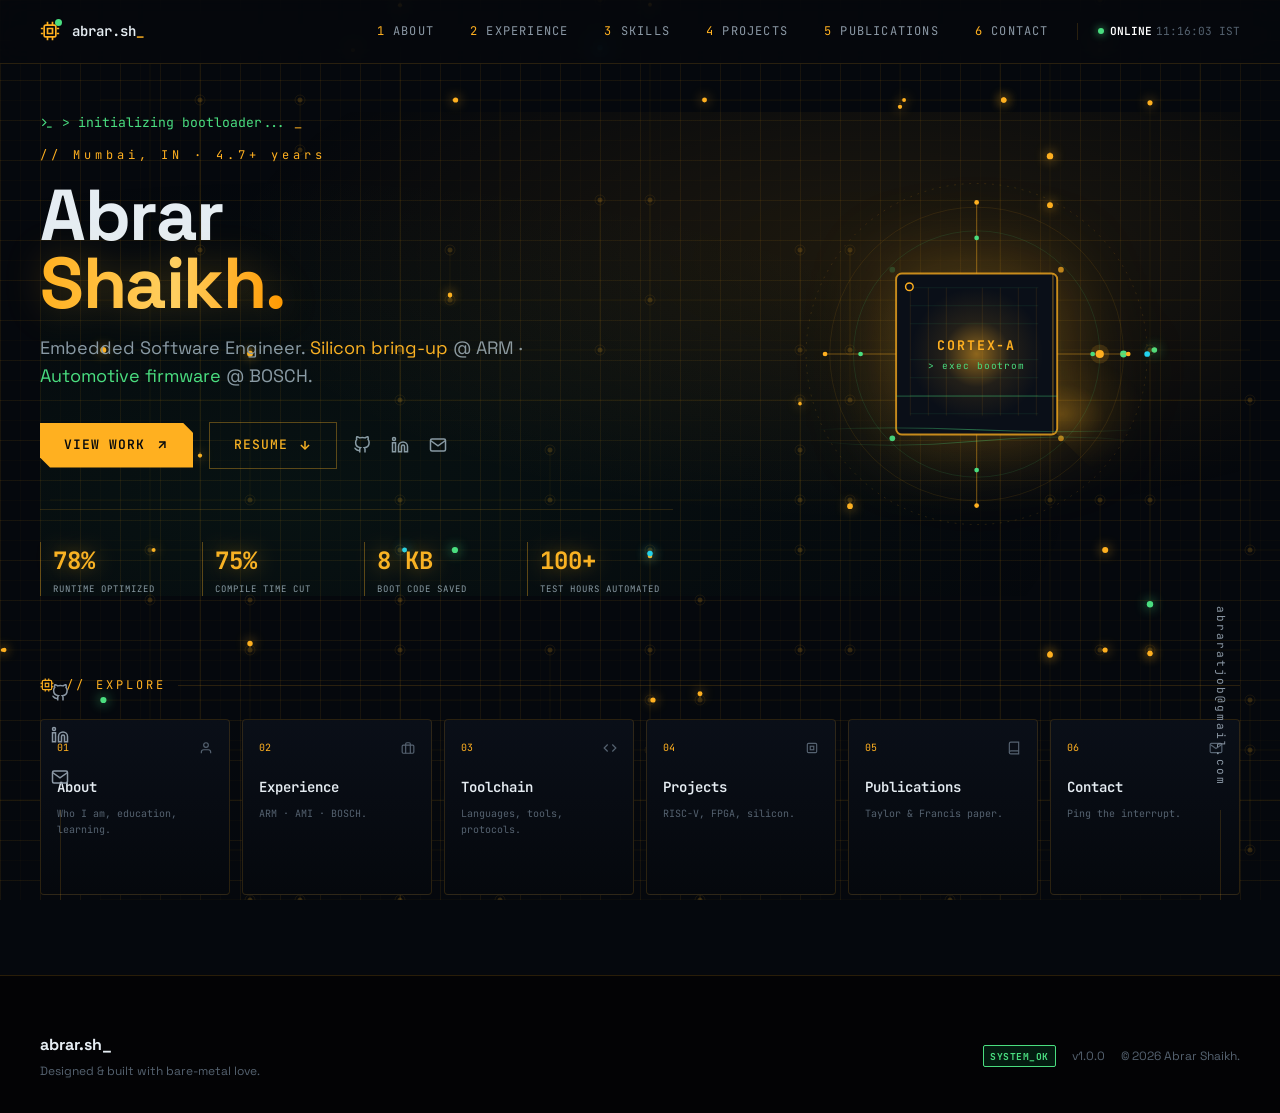
==== index.html @ f0fb4484 "Initial commit: Portfolio website for Abrar Shaikh - Semiconductor-themed dark portfolio with amber/" ====
<!DOCTYPE html>
<html lang="en">
<head>
    <meta charset="UTF-8">
    <meta name="viewport" content="width=device-width, initial-scale=1.0">
    <title>Abrar Shaikh | Embedded Software Engineer</title>
    <meta name="description" content="Personal portfolio of Abrar Shaikh, Senior Embedded Software Engineer specializing in silicon bring-up and automotive firmware.">
    <!-- Google Fonts -->
    <link rel="preconnect" href="https://fonts.googleapis.com">
    <link rel="preconnect" href="https://fonts.gstatic.com" crossorigin>
    <link href="https://fonts.googleapis.com/css2?family=JetBrains+Mono:wght@300;400;500;600;700&family=Space+Grotesk:wght@300;400;500;600;700&display=swap" rel="stylesheet">
    <link rel="stylesheet" href="styles.css">
</head>
<body class="dark-theme">
    <!-- Full-Screen Semiconductor Canvas Background -->
    <canvas id="background-canvas"></canvas>
    <div class="grid-overlay"></div>
    <div class="pcb-grid-fine"></div>

    <!-- Pinned Side Panels (GitHub / LinkedIn / Email) -->
    <div class="social-side-panel left">
        <a href="https://github.com/AbrarShaikh" target="_blank" rel="noopener noreferrer" title="GitHub">
            <svg viewBox="0 0 24 24" fill="none" stroke="currentColor" stroke-width="2"><path d="M9 19c-5 1.5-5-2.5-7-3m14 6v-3.87a3.37 3.37 0 0 0-.94-2.61c3.14-.35 6.44-1.54 6.44-7A5.44 5.44 0 0 0 20 4.77 5.07 5.07 0 0 0 19.91 1S18.73.65 16 2.48a13.38 13.38 0 0 0-7 0C6.27.65 5.09 1 5.09 1A5.07 5.07 0 0 0 5 4.77a5.44 5.44 0 0 0-1.5 3.78c0 5.42 3.3 6.61 6.44 7A3.37 3.37 0 0 0 9 18.13V22"></path></svg>
        </a>
        <a href="https://www.linkedin.com/in/abrar-shaikh-m/" target="_blank" rel="noopener noreferrer" title="LinkedIn">
            <svg viewBox="0 0 24 24" fill="none" stroke="currentColor" stroke-width="2"><path d="M16 8a6 6 0 0 1 6 6v7h-4v-7a2 2 0 0 0-2-2 2 2 0 0 0-2 2v7h-4v-7a6 6 0 0 1 6-6z"></path><rect x="2" y="9" width="4" height="12"></rect><circle cx="4" cy="4" r="2"></circle></svg>
        </a>
        <a href="mailto:abraratjob@gmail.com" title="Email">
            <svg viewBox="0 0 24 24" fill="none" stroke="currentColor" stroke-width="2"><path d="M4 4h16c1.1 0 2 .9 2 2v12c0 1.1-.9 2-2 2H4c-1.1 0-2-.9-2-2V6c0-1.1.9-2 2-2z"></path><polyline points="22,6 12,13 2,6"></polyline></svg>
        </a>
        <div class="vertical-line"></div>
    </div>
    <div class="social-side-panel right">
        <a href="mailto:abraratjob@gmail.com" class="vertical-text">abraratjob@gmail.com</a>
        <div class="vertical-line"></div>
    </div>

    <!-- Status Bar -->
    <div class="status-bar">
        <div class="status-left">
            <span class="pulse-led green"></span>
            <span>SYSTEM STATUS: RUNNING (CORE_VERIFY_OK)</span>
        </div>
        <div class="status-right">
        </div>
    </div>

    <!-- Sticky Navbar -->
    <header class="navbar">
        <div class="nav-container">
            <a href="index.html" class="nav-logo">
                <span class="logo-icon-wrap">
                    <svg class="logo-icon" width="20" height="20" viewBox="0 0 24 24" fill="none" stroke="currentColor" stroke-width="2" style="color: var(--accent-gold);">
                        <rect x="5" y="5" width="14" height="14" rx="2"></rect>
                        <path d="M9 9h6v6H9z"></path>
                        <path d="M9 1v4M15 1v4M9 19v4M15 19v4M20 9h3M20 15h3M1 9h3M1 15h3"></path>
                    </svg>
                </span>
                <span>abrar.sh<span class="underscore-blink">_</span></span>
            </a>
            
            <nav class="nav-links">
                <a href="about.html"><span class="nav-num">1</span> ABOUT</a>
                <a href="experience.html"><span class="nav-num">2</span> EXPERIENCE</a>
                <a href="skills.html"><span class="nav-num">3</span> SKILLS</a>
                <a href="projects.html"><span class="nav-num">4</span> PROJECTS</a>
                <a href="publications.html"><span class="nav-num">5</span> PUBLICATIONS</a>
                <a href="contact.html"><span class="nav-num">6</span> CONTACT</a>
                <div class="nav-status">
                    <span class="pulse-led green" style="width:6px; height:6px;"></span>
                    <span style="font-weight:600; color: #ffffff;">ONLINE</span>
                </div>
                <span class="nav-clock" id="nav-clock">00:00:00 IST</span>
            </nav>

            <button class="mobile-menu-toggle" id="mobile-toggle" aria-label="Toggle Menu">
                <span></span>
                <span></span>
                <span></span>
            </button>
        </div>
    </header>

    <!-- Mobile Navigation Drawer -->
    <div class="mobile-drawer" id="mobile-drawer">
        <nav class="mobile-nav-links">
            <a href="about.html"><span class="nav-num">1</span> ABOUT</a>
            <a href="experience.html"><span class="nav-num">2</span> EXPERIENCE</a>
            <a href="skills.html"><span class="nav-num">3</span> SKILLS</a>
            <a href="projects.html"><span class="nav-num">4</span> PROJECTS</a>
            <a href="publications.html"><span class="nav-num">5</span> PUBLICATIONS</a>
            <a href="contact.html"><span class="nav-num">6</span> CONTACT</a>
        </nav>
    </div>

    <!-- Main Container -->
    <main class="container">
        <!-- Hero Section -->
        <section class="hero-layout" style="position:relative;">
            <!-- Radial amber glow overlay -->
            <div class="hero-amber-glow"></div>

            <div class="hero-left">
                <!-- Boot loader terminal text with blink cursor -->
                <div class="boot-loader-line" id="boot-terminal-line">
                    <!-- Terminal icon SVG -->
                    <svg width="14" height="14" viewBox="0 0 24 24" fill="none" stroke="var(--accent-green)" stroke-width="2"><polyline points="4 17 10 11 4 5"></polyline><line x1="12" y1="19" x2="20" y2="19"></line></svg>
                    <span id="boot-text" style="color: var(--accent-green); font-family: var(--font-mono); font-size: 0.82rem;"></span><span class="blink" style="color:var(--accent-amber);">_</span>
                </div>
                <div class="location-tag" style="color: var(--accent-amber); letter-spacing: 4px;">// Mumbai, IN · 4.7+ years</div>
                
                <h1 class="profile-title-large">
                    Abrar<br>
                    <span class="gradient-text-amber">Shaikh.</span>
                </h1>
                
                <p class="profile-subtext">
                    Embedded Software Engineer. <span class="highlight-white">Silicon bring-up</span> @ ARM · <span class="highlight-green">Automotive firmware</span> @ BOSCH.
                </p>

                <div class="cta-group">
                    <a href="experience.html" class="btn-solid-gold">
                        VIEW WORK
                        <!-- Arrow ↗ SVG -->
                        <svg width="14" height="14" viewBox="0 0 24 24" fill="none" stroke="currentColor" stroke-width="2.5"><line x1="7" y1="17" x2="17" y2="7"></line><polyline points="7 7 17 7 17 17"></polyline></svg>
                    </a>
                    <a href="#" class="btn-outline-gold">
                        RESUME
                        <!-- Arrow ↴ SVG -->
                        <svg width="14" height="14" viewBox="0 0 24 24" fill="none" stroke="currentColor" stroke-width="2.5"><line x1="12" y1="5" x2="12" y2="19"></line><polyline points="19 12 12 19 5 12"></polyline></svg>
                    </a>
                    <div class="hero-socials">
                        <a href="https://github.com/AbrarShaikh" target="_blank" rel="noopener noreferrer" title="GitHub">
                            <svg viewBox="0 0 24 24" fill="none" stroke="currentColor" stroke-width="2"><path d="M9 19c-5 1.5-5-2.5-7-3m14 6v-3.87a3.37 3.37 0 0 0-.94-2.61c3.14-.35 6.44-1.54 6.44-7A5.44 5.44 0 0 0 20 4.77 5.07 5.07 0 0 0 19.91 1S18.73.65 16 2.48a13.38 13.38 0 0 0-7 0C6.27.65 5.09 1 5.09 1A5.07 5.07 0 0 0 5 4.77a5.44 5.44 0 0 0-1.5 3.78c0 5.42 3.3 6.61 6.44 7A3.37 3.37 0 0 0 9 18.13V22"></path></svg>
                        </a>
                        <a href="https://www.linkedin.com/in/abrar-shaikh-m/" target="_blank" rel="noopener noreferrer" title="LinkedIn">
                            <svg viewBox="0 0 24 24" fill="none" stroke="currentColor" stroke-width="2"><path d="M16 8a6 6 0 0 1 6 6v7h-4v-7a2 2 0 0 0-2-2 2 2 0 0 0-2 2v7h-4v-7a6 6 0 0 1 6-6z"></path><rect x="2" y="9" width="4" height="12"></rect><circle cx="4" cy="4" r="2"></circle></svg>
                        </a>
                        <a href="mailto:abraratjob@gmail.com" title="Email">
                            <svg viewBox="0 0 24 24" fill="none" stroke="currentColor" stroke-width="2"><path d="M4 4h16c1.1 0 2 .9 2 2v12c0 1.1-.9 2-2 2H4c-1.1 0-2-.9-2-2V6c0-1.1.9-2 2-2z"></path><polyline points="22,6 12,13 2,6"></polyline></svg>
                        </a>
                    </div>
                </div>

                <!-- Statistics Metrics row -->
                <div class="metrics-row">
                    <div class="metric-item">
                        <span class="metric-num">78%</span>
                        <span class="metric-label">Runtime Optimized</span>
                    </div>
                    <div class="metric-item">
                        <span class="metric-num">75%</span>
                        <span class="metric-label">Compile Time Cut</span>
                    </div>
                    <div class="metric-item">
                        <span class="metric-num">8 KB</span>
                        <span class="metric-label">Boot Code Saved</span>
                    </div>
                    <div class="metric-item">
                        <span class="metric-num">100+</span>
                        <span class="metric-label">Test Hours Automated</span>
                    </div>
                </div>
            </div>

            <!-- Semiconductor SVG Chip Visual (Orbiting packets, radar sweep, animated bus) -->
            <div class="hero-right" style="display: flex; flex-direction: column; align-items: center;" id="chip-container">
                <div class="live-logs-container" id="live-logs-box">
                    <!-- populated by app.js -->
                </div>

                <div class="chip-visualizer-container" id="chip-wrap-b" style="animation: floatChip 6s ease-in-out infinite;">
                    <svg
                        id="chip-svg-b"
                        viewBox="0 0 380 380"
                        width="380" height="380"
                        style="filter: drop-shadow(0 0 40px rgba(255,176,32,0.32)); display:block;"
                        xmlns="http://www.w3.org/2000/svg"
                    >
                        <defs>
                            <radialGradient id="dieGlow" cx="50%" cy="50%">
                                <stop offset="0%"   stop-color="#ffb020" stop-opacity="0.8"/>
                                <stop offset="50%"  stop-color="#ffb020" stop-opacity="0.15"/>
                                <stop offset="100%" stop-color="#ffb020" stop-opacity="0"/>
                            </radialGradient>
                            <linearGradient id="waveGrad" x1="0" x2="1">
                                <stop offset="0%"   stop-color="#4ade80" stop-opacity="0"/>
                                <stop offset="50%"  stop-color="#4ade80" stop-opacity="1"/>
                                <stop offset="100%" stop-color="#4ade80" stop-opacity="0"/>
                            </linearGradient>
                        </defs>

                        <!-- Outer radar sweep ring -->
                        <g style="transform-origin:190px 190px; animation: spin 8s linear infinite;">
                            <circle cx="190" cy="190" r="180" fill="none" stroke="rgba(255,176,32,0.15)" stroke-dasharray="2 6"/>
                            <path d="M 190 190 L 370 190 A 180 180 0 0 1 317 317 Z" fill="url(#dieGlow)" opacity="0.35"/>
                        </g>

                        <!-- Concentric static rings -->
                        <circle cx="190" cy="190" r="155" fill="none" stroke="rgba(255,176,32,0.10)"/>
                        <circle cx="190" cy="190" r="130" fill="none" stroke="rgba(74,222,128,0.12)"/>

                        <!-- Orbiting data packets (gold) -->
                        <g style="transform-origin:190px 190px; animation: spin 6s linear infinite;">
                            <circle cx="320" cy="190" r="4" fill="#ffb020"><animate attributeName="r" values="3;5;3" dur="1.2s" repeatCount="indefinite"/></circle>
                            <circle cx="320" cy="190" r="10" fill="#ffb020" opacity="0.15"/>
                        </g>
                        <!-- Orbiting (green) -->
                        <g style="transform-origin:190px 190px; animation: spin 8s linear infinite; animation-delay:-2.6s;">
                            <circle cx="345" cy="190" r="4" fill="#4ade80"><animate attributeName="r" values="3;5;3" dur="1.4s" repeatCount="indefinite"/></circle>
                        </g>
                        <!-- Orbiting (cyan) -->
                        <g style="transform-origin:190px 190px; animation: spin 10s linear infinite; animation-delay:-6.6s;">
                            <circle cx="370" cy="190" r="4" fill="#22d3ee"><animate attributeName="r" values="3;5;3" dur="1.6s" repeatCount="indefinite"/></circle>
                        </g>

                        <!-- Chip body -->
                        <rect x="105" y="105" width="170" height="170" fill="#0a0f18" stroke="#ffb020" stroke-width="2" rx="6">
                            <animate attributeName="stroke-opacity" values="0.6;1;0.6" dur="2s" repeatCount="indefinite"/>
                        </rect>

                        <!-- Radial die glow inside -->
                        <circle cx="190" cy="190" r="70" fill="url(#dieGlow)" opacity="0.6">
                            <animate attributeName="opacity" values="0.3;0.7;0.3" dur="3s" repeatCount="indefinite"/>
                        </circle>

                        <!-- Internal die grid lines (vertical) -->
                        <line x1="120" y1="120" x2="120" y2="255" stroke="rgba(255,176,32,0.15)" stroke-width="0.7"/>
                        <line x1="139" y1="120" x2="139" y2="255" stroke="rgba(255,176,32,0.15)" stroke-width="0.7"/>
                        <line x1="158" y1="120" x2="158" y2="255" stroke="rgba(255,176,32,0.15)" stroke-width="0.7"/>
                        <line x1="105" y1="105" x2="105" y2="275" stroke="rgba(255,176,32,0.55)" stroke-width="1.4" id="chip-vscan">
                            <animateTransform attributeName="transform" type="translate" values="0 0; 170 0; 0 0" dur="3.6s" repeatCount="indefinite" calcMode="spline" keyTimes="0; 0.5; 1" keySplines="0.4 0 0.6 1; 0.4 0 0.6 1"/>
                            <animate attributeName="stroke-opacity" values="0.1;0.8;0.1" dur="3.6s" repeatCount="indefinite"/>
                        </line>
                        <line x1="196" y1="120" x2="196" y2="255" stroke="rgba(255,176,32,0.15)" stroke-width="0.7"/>
                        <line x1="215" y1="120" x2="215" y2="255" stroke="rgba(255,176,32,0.15)" stroke-width="0.7"/>
                        <line x1="234" y1="120" x2="234" y2="255" stroke="rgba(255,176,32,0.15)" stroke-width="0.7"/>
                        <line x1="253" y1="120" x2="253" y2="255" stroke="rgba(255,176,32,0.15)" stroke-width="0.7"/>
                        <!-- Internal die grid lines (horizontal) -->
                        <line x1="120" y1="120" x2="255" y2="120" stroke="rgba(74,222,128,0.12)" stroke-width="0.7"/>
                        <line x1="120" y1="139" x2="255" y2="139" stroke="rgba(74,222,128,0.12)" stroke-width="0.7"/>
                        <line x1="120" y1="158" x2="255" y2="158" stroke="rgba(74,222,128,0.12)" stroke-width="0.7"/>
                        <line x1="105" y1="105" x2="275" y2="105" stroke="rgba(74,222,128,0.55)" stroke-width="1.4" id="chip-hscan">
                            <animateTransform attributeName="transform" type="translate" values="0 0; 0 170; 0 0" dur="4.8s" repeatCount="indefinite" calcMode="spline" keyTimes="0; 0.5; 1" keySplines="0.4 0 0.6 1; 0.4 0 0.6 1"/>
                            <animate attributeName="stroke-opacity" values="0.1;0.8;0.1" dur="4.8s" repeatCount="indefinite"/>
                        </line>
                        <line x1="120" y1="196" x2="255" y2="196" stroke="rgba(74,222,128,0.12)" stroke-width="0.7"/>
                        <line x1="120" y1="215" x2="255" y2="215" stroke="rgba(74,222,128,0.12)" stroke-width="0.7"/>
                        <line x1="120" y1="234" x2="255" y2="234" stroke="rgba(74,222,128,0.12)" stroke-width="0.7"/>
                        <line x1="120" y1="253" x2="255" y2="253" stroke="rgba(74,222,128,0.12)" stroke-width="0.7"/>

                        <!-- Corner notch -->
                        <circle cx="119" cy="119" r="4" fill="#0a0f18" stroke="#ffb020" stroke-width="1.5"/>

                        <!-- Chip label (glitching via JS) -->
                        <text x="190" y="186" text-anchor="middle" fill="#ffb020" font-family="JetBrains Mono, monospace" font-size="14" font-weight="700" letter-spacing="2" id="chip-label-b">CORTEX-A</text>
                        <text x="190" y="206" text-anchor="middle" fill="#4ade80" font-family="JetBrains Mono, monospace" font-size="10" letter-spacing="1" id="chip-sub-b">&gt; exec bootrom</text>

                        <!-- Corner LEDs -->
                        <circle cx="101" cy="101" r="3" fill="#4ade80"><animate attributeName="opacity" values="0.2;1;0.2" dur="0.8s" repeatCount="indefinite"/></circle>
                        <circle cx="279" cy="101" r="3" fill="#ffb020"><animate attributeName="opacity" values="0.2;1;0.2" dur="0.95s" repeatCount="indefinite"/></circle>
                        <circle cx="101" cy="279" r="3" fill="#4ade80"><animate attributeName="opacity" values="0.2;1;0.2" dur="1.1s" repeatCount="indefinite"/></circle>
                        <circle cx="279" cy="279" r="3" fill="#ffb020"><animate attributeName="opacity" values="0.2;1;0.2" dur="1.25s" repeatCount="indefinite"/></circle>

                        <!-- Data bus lines with flowing packets -->
                        <line x1="30" y1="190" x2="105" y2="190" stroke="#ffb020" stroke-width="1.2" opacity="0.4"/>
                        <circle r="2.5" fill="#ffb020"><animateMotion dur="1.6s" repeatCount="indefinite" path="M 30 190 L 105 190"/></circle>
                        <circle r="2.5" fill="#4ade80"><animateMotion dur="1.6s" begin="0.8s" repeatCount="indefinite" path="M 105 190 L 30 190"/></circle>

                        <line x1="350" y1="190" x2="275" y2="190" stroke="#ffb020" stroke-width="1.2" opacity="0.4"/>
                        <circle r="2.5" fill="#ffb020"><animateMotion dur="1.6s" repeatCount="indefinite" path="M 350 190 L 275 190"/></circle>
                        <circle r="2.5" fill="#4ade80"><animateMotion dur="1.6s" begin="0.8s" repeatCount="indefinite" path="M 275 190 L 350 190"/></circle>

                        <line x1="190" y1="30" x2="190" y2="105" stroke="#ffb020" stroke-width="1.2" opacity="0.4"/>
                        <circle r="2.5" fill="#ffb020"><animateMotion dur="1.6s" repeatCount="indefinite" path="M 190 30 L 190 105"/></circle>
                        <circle r="2.5" fill="#4ade80"><animateMotion dur="1.6s" begin="0.8s" repeatCount="indefinite" path="M 190 105 L 190 30"/></circle>

                        <line x1="190" y1="350" x2="190" y2="275" stroke="#ffb020" stroke-width="1.2" opacity="0.4"/>
                        <circle r="2.5" fill="#ffb020"><animateMotion dur="1.6s" repeatCount="indefinite" path="M 190 350 L 190 275"/></circle>
                        <circle r="2.5" fill="#4ade80"><animateMotion dur="1.6s" begin="0.8s" repeatCount="indefinite" path="M 190 275 L 190 350"/></circle>

                        <!-- Signal wave lines -->
                        <path fill="none" stroke="url(#waveGrad)" stroke-width="1" opacity="0.5">
                            <animate attributeName="d"
                                values="M 20 270 Q 95 250 190 270 T 360 270;M 20 270 Q 95 290 190 270 T 360 270;M 20 270 Q 95 250 190 270 T 360 270"
                                dur="2s" repeatCount="indefinite"/>
                        </path>
                        <path fill="none" stroke="url(#waveGrad)" stroke-width="1" opacity="0.35">
                            <animate attributeName="d"
                                values="M 20 282 Q 95 262 190 282 T 360 282;M 20 282 Q 95 302 190 282 T 360 282;M 20 282 Q 95 262 190 282 T 360 282"
                                dur="2.5s" repeatCount="indefinite"/>
                        </path>
                    </svg>
                </div>
            </div>
        </section>

        <!-- Bottom Explore Card Deck Section -->
        <section class="explore-section">
            <div class="explore-title-row">
                <!-- CPU icon -->
                <svg width="14" height="14" viewBox="0 0 24 24" fill="none" stroke="var(--accent-amber)" stroke-width="2"><rect x="4" y="4" width="16" height="16" rx="2"/><rect x="9" y="9" width="6" height="6"/><line x1="9" y1="1" x2="9" y2="4"/><line x1="15" y1="1" x2="15" y2="4"/><line x1="9" y1="20" x2="9" y2="23"/><line x1="15" y1="20" x2="15" y2="23"/><line x1="1" y1="9" x2="4" y2="9"/><line x1="1" y1="15" x2="4" y2="15"/><line x1="20" y1="9" x2="23" y2="9"/><line x1="20" y1="15" x2="23" y2="15"/></svg>
                <span>// EXPLORE</span>
                <span class="line-sep"></span>
            </div>
            <div class="explore-grid">
                <!-- About -->
                <a href="about.html" class="explore-card panel hover-trace">
                    <div style="display:flex;justify-content:space-between;align-items:center;margin-bottom:0.75rem;">
                        <span class="card-num">01</span>
                        <svg class="card-icon" width="14" height="14" viewBox="0 0 24 24" fill="none" stroke="var(--text-muted)" stroke-width="2"><path d="M20 21v-2a4 4 0 0 0-4-4H8a4 4 0 0 0-4 4v2"></path><circle cx="12" cy="7" r="4"></circle></svg>
                    </div>
                    <span class="card-title">About</span>
                    <span class="card-desc">Who I am, education, learning.</span>
                    <div class="card-enter-hint"><span>enter</span><svg width="11" height="11" viewBox="0 0 24 24" fill="none" stroke="currentColor" stroke-width="2"><line x1="7" y1="17" x2="17" y2="7"/><polyline points="7 7 17 7 17 17"/></svg></div>
                </a>

                <!-- Experience -->
                <a href="experience.html" class="explore-card panel hover-trace">
                    <div style="display:flex;justify-content:space-between;align-items:center;margin-bottom:0.75rem;">
                        <span class="card-num">02</span>
                        <svg class="card-icon" width="14" height="14" viewBox="0 0 24 24" fill="none" stroke="var(--text-muted)" stroke-width="2"><rect x="2" y="7" width="20" height="14" rx="2" ry="2"></rect><path d="M16 21V5a2 2 0 0 0-2-2h-4a2 2 0 0 0-2 2v16"></path></svg>
                    </div>
                    <span class="card-title">Experience</span>
                    <span class="card-desc">ARM · AMI · BOSCH.</span>
                    <div class="card-enter-hint"><span>enter</span><svg width="11" height="11" viewBox="0 0 24 24" fill="none" stroke="currentColor" stroke-width="2"><line x1="7" y1="17" x2="17" y2="7"/><polyline points="7 7 17 7 17 17"/></svg></div>
                </a>

                <!-- Skills -->
                <a href="skills.html" class="explore-card panel hover-trace">
                    <div style="display:flex;justify-content:space-between;align-items:center;margin-bottom:0.75rem;">
                        <span class="card-num">03</span>
                        <svg class="card-icon" width="14" height="14" viewBox="0 0 24 24" fill="none" stroke="var(--text-muted)" stroke-width="2"><polyline points="16 18 22 12 16 6"></polyline><polyline points="8 6 2 12 8 18"></polyline></svg>
                    </div>
                    <span class="card-title">Toolchain</span>
                    <span class="card-desc">Languages, tools, protocols.</span>
                    <div class="card-enter-hint"><span>enter</span><svg width="11" height="11" viewBox="0 0 24 24" fill="none" stroke="currentColor" stroke-width="2"><line x1="7" y1="17" x2="17" y2="7"/><polyline points="7 7 17 7 17 17"/></svg></div>
                </a>

                <!-- Projects -->
                <a href="projects.html" class="explore-card panel hover-trace">
                    <div style="display:flex;justify-content:space-between;align-items:center;margin-bottom:0.75rem;">
                        <span class="card-num">04</span>
                        <svg class="card-icon" width="14" height="14" viewBox="0 0 24 24" fill="none" stroke="var(--text-muted)" stroke-width="2"><rect x="4" y="4" width="16" height="16" rx="2" ry="2"></rect><rect x="9" y="9" width="6" height="6"></rect></svg>
                    </div>
                    <span class="card-title">Projects</span>
                    <span class="card-desc">RISC-V, FPGA, silicon.</span>
                    <div class="card-enter-hint"><span>enter</span><svg width="11" height="11" viewBox="0 0 24 24" fill="none" stroke="currentColor" stroke-width="2"><line x1="7" y1="17" x2="17" y2="7"/><polyline points="7 7 17 7 17 17"/></svg></div>
                </a>

                <!-- Publications -->
                <a href="publications.html" class="explore-card panel hover-trace">
                    <div style="display:flex;justify-content:space-between;align-items:center;margin-bottom:0.75rem;">
                        <span class="card-num">05</span>
                        <svg class="card-icon" width="14" height="14" viewBox="0 0 24 24" fill="none" stroke="var(--text-muted)" stroke-width="2"><path d="M4 19.5A2.5 2.5 0 0 1 6.5 17H20"></path><path d="M6.5 2H20v20H6.5A2.5 2.5 0 0 1 4 19.5v-15A2.5 2.5 0 0 1 6.5 2z"></path></svg>
                    </div>
                    <span class="card-title">Publications</span>
                    <span class="card-desc">Taylor &amp; Francis paper.</span>
                    <div class="card-enter-hint"><span>enter</span><svg width="11" height="11" viewBox="0 0 24 24" fill="none" stroke="currentColor" stroke-width="2"><line x1="7" y1="17" x2="17" y2="7"/><polyline points="7 7 17 7 17 17"/></svg></div>
                </a>

                <!-- Contact -->
                <a href="contact.html" class="explore-card panel hover-trace">
                    <div style="display:flex;justify-content:space-between;align-items:center;margin-bottom:0.75rem;">
                        <span class="card-num">06</span>
                        <svg class="card-icon" width="14" height="14" viewBox="0 0 24 24" fill="none" stroke="var(--text-muted)" stroke-width="2"><path d="M4 4h16c1.1 0 2 .9 2 2v12c0 1.1-.9 2-2 2H4c-1.1 0-2-.9-2-2V6c0-1.1.9-2 2-2z"></path><polyline points="22,6 12,13 2,6"></polyline></svg>
                    </div>
                    <span class="card-title">Contact</span>
                    <span class="card-desc">Ping the interrupt.</span>
                    <div class="card-enter-hint"><span>enter</span><svg width="11" height="11" viewBox="0 0 24 24" fill="none" stroke="currentColor" stroke-width="2"><line x1="7" y1="17" x2="17" y2="7"/><polyline points="7 7 17 7 17 17"/></svg></div>
                </a>
            </div>
        </section>
    </main>

    <!-- Footer -->
    <footer class="site-footer">
        <div class="container footer-container">
            <div>
                <span class="footer-logo">abrar.sh_</span>
                <p style="margin-top: 0.25rem;">Designed & built with bare-metal love.</p>
            </div>
            <div class="footer-status-group">
                <span class="footer-status-badge">SYSTEM_OK</span>
                <span>v1.0.0</span>
                <p>&copy; 2026 Abrar Shaikh.</p>
            </div>
        </div>
    </footer>

    <!-- Scripts -->
    <script src="app.js"></script>
</body>
</html>
---- styles.css ----
/* Abrar Shaikh - Exact replica theme stylesheet */

:root {
    /* ── Core Backgrounds ── */
    --bg-primary: #05080d;
    --bg-secondary: #0a0f18;
    --bg-tertiary: #0f1826;
    --bg-panel: linear-gradient(180deg, var(--bg-secondary) 0%, var(--bg-primary) 100%);
    --bg-card: rgba(10, 15, 24, 0.82);
    --bg-card-hover: rgba(15, 24, 38, 0.95);
    --grid-line: rgba(255, 176, 32, 0.06);

    /* ── Border System ── */
    --border-color: rgba(255, 176, 32, 0.15);
    --border-color-hover: rgba(255, 176, 32, 0.35);
    --border-line: rgba(255, 176, 32, 0.15);
    --border-line-strong: rgba(255, 176, 32, 0.35);

    /* ── Text ── */
    --text-primary: #e6edf3;
    --text-secondary: #8b98a5;
    --text-muted: #556270;
    --text-muted-dim: #394552;

    /* ── Accent: Amber / Gold (primary) ── */
    --accent-amber: #ffb020;          /* reference alias */
    --accent-gold: #ffb020;           /* legacy alias (same value) */
    --accent-gold-glow: rgba(255, 176, 32, 0.30);
    --accent-amber-glow: rgba(255, 176, 32, 0.30);

    /* ── Accent: Green (secondary) ── */
    --accent-green: #4ade80;          /* reference uses tailwind green-400 */
    --accent-green-glow: rgba(74, 222, 128, 0.25);
    --accent-cyan: #22d3ee;
    --accent-red: #ff3b30;

    /* ── Fonts ── */
    --font-heading: 'Space Grotesk', -apple-system, BlinkMacSystemFont, sans-serif;
    --font-body: 'Space Grotesk', -apple-system, BlinkMacSystemFont, sans-serif;
    --font-mono: 'JetBrains Mono', monospace;

    /* ── Layout ── */
    --nav-height: 70px;
    --status-height: 32px;
    --transition-speed: 0.2s;
}

/* Global Reset */
*, *::before, *::after {
    box-sizing: border-box;
    margin: 0;
    padding: 0;
}

html {
    scroll-behavior: smooth;
    font-size: 16px;
    -webkit-text-size-adjust: 100%;
}

body {
    background-color: var(--bg-primary);
    color: var(--text-primary);
    font-family: var(--font-body);
    line-height: 1.6;
    overflow-x: hidden;
    min-height: 100vh;
    -webkit-font-smoothing: antialiased;
    -moz-osx-font-smoothing: grayscale;
}

/* Match the target's reset: links inherit typography without browser underlines. */
a {
    color: inherit;
    text-decoration: inherit;
}

/* Background Canvas */
#background-canvas {
    position: fixed;
    top: 0;
    left: 0;
    width: 100vw;
    height: 100vh;
    z-index: -2;
    pointer-events: none;
    background-color: var(--bg-primary);
}

/* PCB dual-layer grid (matches reference) */
.grid-overlay,
.pcb-grid {
    position: fixed;
    top: 0;
    left: 0;
    width: 100%;
    height: 100%;
    background-image:
        linear-gradient(to right, var(--grid-line) 1px, transparent 1px),
        linear-gradient(to bottom, var(--grid-line) 1px, transparent 1px);
    background-size: 40px 40px;
    z-index: -1;
    pointer-events: none;
}

.pcb-grid-fine {
    position: fixed;
    top: 0;
    left: 0;
    width: 100%;
    height: 100%;
    background-image:
        linear-gradient(to right,  rgba(255, 176, 32, 0.022) 1px, transparent 1px),
        linear-gradient(to bottom, rgba(255, 176, 32, 0.022) 1px, transparent 1px);
    background-size: 20px 20px;
    z-index: -1;
    pointer-events: none;
}

/* Container */
.container {
    width: 100%;
    max-width: 1280px;
    margin: 0 auto;
    padding: 0 1.5rem;
    position: relative;
    z-index: 10;
}

@media (min-width: 1024px) {
    .container {
        padding-left: 2.5rem;
        padding-right: 2.5rem;
    }
}

.section-padding {
    padding: 4rem 0;
}

/* Header Status Bar */
.status-bar {
    display: none;
    height: var(--status-height);
    background-color: #030305;
    border-bottom: 1px solid var(--border-color);
    justify-content: space-between;
    align-items: center;
    padding: 0 1.5rem;
    font-family: var(--font-mono);
    font-size: 0.65rem;
    color: var(--text-secondary);
    position: relative;
    z-index: 1000;
}

.status-left, .status-right {
    display: flex;
    align-items: center;
    gap: 0.5rem;
}

.pulse-led {
    width: 7px;
    height: 7px;
    border-radius: 50%;
    display: inline-block;
}

.pulse-led.green {
    background-color: var(--accent-green);
    box-shadow: 0 0 8px var(--accent-green);
    animation: led-pulse 2s infinite ease-in-out;
}

@keyframes led-pulse {
    0%, 100% { opacity: 0.5; }
    50% { opacity: 1; }
}

/* Navbar */
.navbar {
    position: sticky;
    top: 0;
    width: 100%;
    height: 4rem;
    background-color: rgba(5, 8, 13, 0.82);
    backdrop-filter: blur(12px);
    -webkit-backdrop-filter: blur(12px);
    border-bottom: 1px solid var(--border-color);
    z-index: 999;
}

.nav-container {
    max-width: 1280px;
    height: 100%;
    margin: 0 auto;
    padding: 0 1.5rem;
    display: flex;
    justify-content: space-between;
    align-items: center;
}

@media (min-width: 1024px) {
    .nav-container {
        padding-left: 2.5rem;
        padding-right: 2.5rem;
    }
}

.nav-logo {
    display: flex;
    align-items: center;
    gap: 0.75rem;
    font-family: var(--font-mono);
    font-size: 0.875rem;
    font-weight: 600;
    letter-spacing: 0;
    color: var(--text-primary);
}

.nav-logo-img {
    height: 32px;
    width: auto;
}

/* ── Logo Icon Animation ── */
.logo-icon-wrap {
    display: flex;
    align-items: center;
    justify-content: center;
    position: relative;
}

/* Green dot at upper right corner */
.logo-icon-wrap::before {
    content: '';
    position: absolute;
    top: -2px;
    right: -2px;
    width: 7px;
    height: 7px;
    background-color: var(--accent-green);
    border-radius: 50%;
    animation: green-dot-pulse 1.5s steps(1) infinite;
    z-index: 2;
}

@keyframes green-dot-pulse {
    0%, 32% {
        opacity: 0.2;
        box-shadow: 0 0 2px rgba(74, 222, 128, 0.2);
    }
    33%, 65% {
        opacity: 0.6;
        box-shadow: 0 0 8px rgba(74, 222, 128, 0.5);
    }
    66%, 100% {
        opacity: 1;
        box-shadow: 0 0 14px rgba(74, 222, 128, 0.9), 0 0 22px rgba(74, 222, 128, 0.5);
    }
}

.logo-icon-wrap .logo-icon {
    position: relative;
    z-index: 1;
}

/* ── Underscore 3-step blink animation ── */
.nav-logo .underscore-blink {
    color: var(--accent-gold);
    animation: underscore-blink 1.5s steps(1) infinite;
}

@keyframes underscore-blink {
    0%, 32% {
        opacity: 0.2;
        text-shadow: none;
    }
    33%, 65% {
        opacity: 0.6;
        text-shadow: 0 0 6px rgba(255, 176, 32, 0.4);
    }
    66%, 100% {
        opacity: 1;
        text-shadow: 0 0 10px rgba(255, 176, 32, 0.7), 0 0 18px rgba(255, 176, 32, 0.3);
    }
}

.logo-icon {
    color: var(--accent-gold);
}

.nav-logo .highlight {
    color: var(--accent-gold);
}

.nav-links {
    display: flex;
    gap: 0.25rem;
    align-items: center;
}

.nav-links a {
    font-family: var(--font-mono);
    font-size: 0.75rem;
    letter-spacing: 0.1em;
    padding: 0.5rem 1rem;
    color: var(--text-secondary);
    transition: color var(--transition-speed);
}

.nav-links a:hover, .nav-links a.active {
    color: var(--accent-gold);
    text-shadow: 0 0 5px var(--accent-gold-glow);
}

.nav-num {
    color: var(--accent-gold);
}

.nav-status {
    display: flex;
    align-items: center;
    gap: 0.4rem;
    font-family: var(--font-mono);
    font-size: 0.7rem;
    color: var(--text-secondary);
    border-left: 1px solid var(--border-color);
    padding-left: 1.25rem;
    margin-left: 0.5rem;
}

.nav-clock {
    font-family: var(--font-mono);
    font-size: 0.7rem;
    color: var(--text-muted);
}

@media (max-width: 850px) {
    .nav-status, .nav-clock {
        display: none;
    }
}

.mobile-menu-toggle {
    display: none;
    flex-direction: column;
    justify-content: space-between;
    width: 20px;
    height: 14px;
    background: transparent;
    border: none;
    cursor: pointer;
    z-index: 1001;
}

.mobile-menu-toggle span {
    width: 100%;
    height: 2px;
    background-color: var(--text-primary);
}

@media (max-width: 768px) {
    .mobile-menu-toggle {
        display: flex;
    }
    .nav-links {
        display: none;
    }
}

.mobile-drawer {
    position: fixed;
    top: var(--nav-height);
    left: 0;
    width: 100%;
    height: calc(100vh - var(--nav-height));
    background-color: var(--bg-primary);
    border-bottom: 1px solid var(--border-color);
    z-index: 998;
    transform: translateY(-100%);
    opacity: 0;
    pointer-events: none;
    transition: transform var(--transition-speed) ease, opacity var(--transition-speed) ease;
    padding: 2rem 1.5rem;
}

.mobile-drawer.open {
    transform: translateY(0);
    opacity: 1;
    pointer-events: auto;
}

.mobile-nav-links {
    display: flex;
    flex-direction: column;
    gap: 1.5rem;
}

.mobile-nav-links a {
    font-family: var(--font-mono);
    font-size: 1.1rem;
    color: var(--text-secondary);
}

.mobile-nav-links a:hover {
    color: var(--accent-gold);
}

/* Landing Page Hero (Concise & Replica) */
.hero-layout {
    display: grid;
    grid-template-columns: 1.2fr 1fr;
    gap: 2.5rem;
    align-items: center;
    margin-top: 3rem;
}

@media (max-width: 992px) {
    .hero-layout {
        grid-template-columns: 1fr;
        gap: 3rem;
    }
}

.boot-loader-line {
    font-family: var(--font-mono);
    font-size: 0.85rem;
    color: var(--accent-green);
    margin-bottom: 0.75rem;
}

.location-tag {
    font-family: var(--font-mono);
    font-size: 0.75rem;
    color: var(--text-muted);
    margin-bottom: 1rem;
    letter-spacing: 0.5px;
}

.profile-title-large {
    font-family: var(--font-heading);
    font-size: 4.5rem;
    font-weight: 700;
    line-height: 0.95;
    margin-bottom: 1rem;
    letter-spacing: -1.5px;
}

@media (max-width: 768px) {
    .profile-title-large {
        font-size: 3.5rem;
    }
}

.profile-title-large span.highlight-gold {
    color: var(--accent-gold);
    text-shadow: 0 0 15px rgba(255, 176, 0, 0.15);
}

.profile-subtext {
    font-size: 1.125rem;
    color: var(--text-secondary);
    line-height: 1.75rem;
    margin-bottom: 2rem;
    max-width: 580px;
}

.profile-subtext span.highlight-white {
    color: var(--accent-amber);
    font-weight: 400;
}

.profile-subtext span.highlight-green {
    color: var(--accent-green);
}

/* Buttons */
.cta-group {
    display: flex;
    gap: 1rem;
    align-items: center;
    margin-bottom: 2.5rem;
}

.btn-solid-gold {
    background-color: var(--accent-gold);
    color: var(--bg-primary);
    border: none;
    border-radius: 0;
    padding: 0.75rem 1.5rem;
    font-family: var(--font-mono);
    font-size: 13px;
    font-weight: 600;
    cursor: pointer;
    display: inline-flex;
    align-items: center;
    gap: 10px;
    letter-spacing: 1px;
    text-transform: uppercase;
    clip-path: polygon(0 0, calc(100% - 10px) 0, 100% 10px, 100% 100%, 10px 100%, 0 calc(100% - 10px));
    transition: all 0.3s;
}

.btn-solid-gold:hover {
    transform: translateY(-2px);
    box-shadow: 0 6px 18px rgba(255, 176, 0, 0.5);
    background-color: #ffbe26;
}

.btn-outline-gold {
    background-color: transparent;
    color: var(--accent-amber);
    border: 1px solid var(--border-line-strong);
    border-radius: 0;
    padding: 0.75rem 1.5rem;
    font-family: var(--font-mono);
    font-size: 13px;
    font-weight: 500;
    cursor: pointer;
    display: inline-flex;
    align-items: center;
    gap: 10px;
    letter-spacing: 1px;
    text-transform: uppercase;
    transition: all 0.3s;
}

.btn-outline-gold:hover {
    background-color: rgba(255, 176, 0, 0.05);
    transform: translateY(-2px);
}

.hero-socials {
    display: flex;
    gap: 1.25rem;
}

.hero-socials a {
    color: var(--text-secondary);
    display: flex;
    align-items: center;
    justify-content: center;
    transition: color var(--transition-speed);
}

.hero-socials a:hover {
    color: var(--accent-gold);
}

.hero-socials svg {
    width: 18px;
    height: 18px;
}

/* Landing metrics grid */
.metrics-row {
    display: flex;
    gap: 2rem;
    margin-top: 3.5rem;
    border-top: 1px solid var(--border-color);
    padding-top: 2rem;
    flex-wrap: wrap;
}

.metric-item {
    flex: 1;
    min-width: 110px;
}

.metric-num {
    font-family: var(--font-mono);
    font-size: 1.5rem;
    font-weight: 700;
    color: var(--accent-gold);
    margin-bottom: 0.25rem;
    display: block;
}

.metric-label {
    font-family: var(--font-mono);
    font-size: 9px;
    color: var(--text-secondary);
    text-transform: uppercase;
    letter-spacing: 1px;
    line-height: 1.3;
    display: block;
}

/* Right Column: Semiconductor Canvas Slot */
.chip-visualizer-container {
    width: 100%;
    height: 360px;
    display: flex;
    align-items: center;
    justify-content: center;
    position: relative;
}

#chip-canvas {
    width: 100%;
    height: 100%;
}

/* Explore Card Deck Section */
.explore-section {
    margin-top: 5rem;
    border-top: 0;
    padding-top: 0;
}

.explore-title {
    font-family: var(--font-mono);
    font-size: 0.8rem;
    color: var(--accent-gold);
    margin-bottom: 1.5rem;
    letter-spacing: 1px;
}

.explore-grid {
    display: grid;
    grid-template-columns: repeat(6, 1fr);
    gap: 0.75rem;
}

@media (max-width: 992px) {
    .explore-grid {
        grid-template-columns: repeat(3, 1fr);
    }
}

@media (max-width: 600px) {
    .explore-grid {
        grid-template-columns: 1fr 1fr;
    }
}

.explore-card {
    background-color: var(--bg-card);
    border: 1px solid var(--border-color);
    border-radius: 4px;
    padding: 1.25rem 1rem;
    transition: all var(--transition-speed) ease;
    display: flex;
    flex-direction: column;
    gap: 0.5rem;
    cursor: pointer;
}

.explore-card:hover {
    border-color: var(--accent-gold);
    background-color: var(--bg-card-hover);
    transform: translateY(-3px);
    box-shadow: 0 6px 16px rgba(255, 176, 0, 0.05);
}

.card-num {
    font-family: var(--font-mono);
    font-size: 10px;
    color: var(--accent-gold);
}

.card-icon {
    width: 14px;
    height: 14px;
    color: var(--text-muted);
}

.card-title {
    font-family: var(--font-mono);
    font-size: 0.875rem;
    font-weight: 600;
}

.card-desc {
    font-family: var(--font-mono);
    font-size: 10px;
    color: var(--text-muted);
    line-height: 1.625;
}

/* Subpage Common Header */
.page-header {
    margin-bottom: 3.5rem;
}

.page-tag {
    font-family: var(--font-mono);
    font-size: 0.75rem;
    color: var(--accent-gold);
    display: block;
    margin-bottom: 0.5rem;
}

.page-title {
    font-size: 2.25rem;
}

/* Button general */
.btn {
    display: inline-flex;
    align-items: center;
    justify-content: center;
    padding: 0.6rem 1.25rem;
    font-family: var(--font-heading);
    font-size: 0.85rem;
    border-radius: 4px;
    cursor: pointer;
    transition: all 0.2s;
    border: none;
}

.btn-primary {
    background-color: var(--accent-gold);
    color: #030305;
    box-shadow: 0 4px 12px var(--accent-gold-glow);
    font-weight: 600;
}

.btn-primary:hover {
    transform: translateY(-2px);
    box-shadow: 0 6px 16px rgba(255, 176, 0, 0.4);
    background-color: #ffbe26;
}

.btn-secondary {
    background-color: transparent;
    color: #ffffff;
    border: 1px solid var(--border-color);
}

.btn-secondary:hover {
    background-color: var(--border-color);
    border-color: var(--accent-gold);
    transform: translateY(-2px);
}

/* Experience timeline */
.timeline {
    position: relative;
    max-width: 900px;
    margin: 0 auto;
}

.timeline::before {
    content: '';
    position: absolute;
    top: 0;
    bottom: 0;
    left: 120px;
    width: 1px;
    background-color: var(--border-color);
}

@media (max-width: 768px) {
    .timeline::before {
        left: 20px;
    }
}

.timeline-item {
    position: relative;
    margin-bottom: 3rem;
    display: flex;
    gap: 2.5rem;
}

@media (max-width: 768px) {
    .timeline-item {
        flex-direction: column;
        gap: 0.5rem;
        padding-left: 45px;
    }
}

.timeline-date {
    width: 100px;
    min-width: 100px;
    text-align: right;
    font-family: var(--font-mono);
    font-size: 0.75rem;
    color: var(--accent-gold);
    padding-top: 1.25rem;
}

@media (max-width: 768px) {
    .timeline-date {
        text-align: left;
        width: auto;
        min-width: 0;
    }
}

.timeline-dot {
    position: absolute;
    left: 116px;
    top: 1.35rem;
    width: 9px;
    height: 9px;
    border-radius: 50%;
    background-color: var(--bg-primary);
    border: 2px solid var(--accent-gold);
    box-shadow: 0 0 8px var(--accent-gold);
    z-index: 2;
}

@media (max-width: 768px) {
    .timeline-dot {
        left: 16px;
        top: 0.25rem;
    }
}

.timeline-content {
    flex: 1;
    background-color: var(--bg-card);
    border: 1px solid var(--border-color);
    border-radius: 4px;
    padding: 1.5rem;
    box-shadow: 0 4px 15px rgba(0, 0, 0, 0.1);
    transition: transform var(--transition-speed), border-color var(--transition-speed);
}

.timeline-content:hover {
    transform: translateY(-3px);
    border-color: var(--accent-gold);
    background-color: var(--bg-card-hover);
}

.timeline-header {
    display: flex;
    justify-content: space-between;
    border-bottom: 1px solid rgba(255, 255, 255, 0.05);
    padding-bottom: 0.75rem;
    margin-bottom: 1rem;
}

.timeline-role {
    font-size: 1.1rem;
    font-weight: 600;
}

.timeline-company {
    font-size: 0.85rem;
    color: var(--accent-gold);
    font-weight: 500;
}

.timeline-loc {
    font-family: var(--font-mono);
    font-size: 0.7rem;
    color: var(--accent-green);
}

.timeline-bullets {
    list-style-type: none;
    display: flex;
    flex-direction: column;
    gap: 0.5rem;
}

.timeline-bullets li {
    font-size: 0.85rem;
    color: var(--text-secondary);
    position: relative;
    padding-left: 1rem;
}

.timeline-bullets li::before {
    content: '→';
    position: absolute;
    left: 0;
    color: var(--accent-gold);
    font-family: var(--font-mono);
}

/* Education Box */
.edu-box {
    margin-top: 4rem;
    max-width: 900px;
    margin-left: auto;
    margin-right: auto;
}

.edu-box h3 {
    font-size: 1.2rem;
    margin-bottom: 1.5rem;
    border-bottom: 1px solid var(--border-color);
    padding-bottom: 0.5rem;
}

.edu-card {
    background-color: var(--bg-card);
    border: 1px solid var(--border-color);
    border-radius: 4px;
    padding: 1.5rem;
}

.edu-header {
    display: flex;
    justify-content: space-between;
    margin-bottom: 0.5rem;
}

.edu-degree {
    font-size: 1.05rem;
    font-weight: 600;
}

.edu-university {
    color: var(--accent-gold);
    font-weight: 500;
    font-size: 0.85rem;
}

.edu-date {
    font-family: var(--font-mono);
    font-size: 0.75rem;
    color: var(--accent-gold);
}

.edu-details {
    font-size: 0.8rem;
    color: var(--text-secondary);
}

/* Skills Filter Panel */
.skill-filters {
    display: flex;
    justify-content: center;
    gap: 0.75rem;
    margin-bottom: 3rem;
    flex-wrap: wrap;
}

.filter-btn {
    background-color: var(--bg-secondary);
    border: 1px solid var(--border-color);
    color: var(--text-secondary);
    padding: 0.45rem 1.15rem;
    border-radius: 4px;
    cursor: pointer;
    font-family: var(--font-mono);
    font-size: 0.75rem;
    transition: all 0.2s;
}

.filter-btn:hover, .filter-btn.active {
    background-color: var(--accent-gold);
    color: #030305;
    border-color: var(--accent-gold);
    box-shadow: 0 0 10px var(--accent-gold-glow);
}

.skills-grid {
    display: grid;
    grid-template-columns: repeat(auto-fill, minmax(340px, 1fr));
    gap: 1.25rem;
}

.skill-card {
    background-color: var(--bg-card);
    border: 1px solid var(--border-color);
    border-radius: 4px;
    padding: 1.5rem;
    transition: all var(--transition-speed) ease;
}

.skill-card:hover {
    border-color: var(--accent-gold);
    background-color: var(--bg-card-hover);
}

.skill-card-icon {
    width: 28px;
    height: 28px;
    color: var(--accent-gold);
    margin-bottom: 1rem;
}

.skill-card h3 {
    font-size: 1.05rem;
    margin-bottom: 0.75rem;
}

.skill-tags {
    display: flex;
    flex-wrap: wrap;
    gap: 0.4rem;
}

.skill-badge {
    font-family: var(--font-mono);
    font-size: 0.65rem;
    padding: 0.2rem 0.5rem;
    background-color: rgba(255, 255, 255, 0.02);
    border: 1px solid rgba(255, 255, 255, 0.04);
    border-radius: 3px;
    color: var(--text-secondary);
}

.skill-badge.highlight-glow {
    color: var(--accent-gold);
    border-color: rgba(255, 176, 0, 0.3);
    background-color: rgba(255, 176, 0, 0.02);
}

/* Projects grid (legacy, kept for compatibility) */
.projects-grid {
    display: grid;
    grid-template-columns: repeat(auto-fill, minmax(360px, 1fr));
    gap: 1.5rem;
}

/* ── Section Header (e.g. </> // 04) ── */
.section-header {
    display: flex;
    align-items: center;
    gap: 0.75rem;
    margin-bottom: 1rem;
}
.section-header-icon {
    font-family: var(--font-mono);
    font-size: 0.85rem;
    color: var(--accent-gold);
}
.section-header-num {
    font-family: var(--font-mono);
    font-size: 0.85rem;
    color: var(--accent-gold);
}
.section-header-line {
    flex: 1;
    height: 1px;
    background: var(--border-line-strong);
    max-width: 120px;
}

/* ── Page path label (e.g. /section_04/) ── */
.page-path-label {
    font-family: var(--font-mono);
    font-size: 0.7rem;
    color: var(--text-muted);
    text-align: right;
    margin-bottom: 0.5rem;
}

/* ── Entry Card (horizontal project/publication card) ── */
.entries-list {
    display: flex;
    flex-direction: column;
    gap: 1.5rem;
    margin-top: 1rem;
}

.entry-card {
    display: grid;
    grid-template-columns: 1fr 260px;
    gap: 1.5rem;
    background-color: var(--bg-card);
    border: 1px solid var(--border-color);
    border-radius: 4px;
    padding: 2rem 2rem;
    transition: border-color var(--transition-speed), background-color var(--transition-speed);
    position: relative;
}

.entry-card:hover {
    border-color: var(--accent-gold);
    background-color: var(--bg-card-hover);
}

@media (max-width: 900px) {
    .entry-card {
        grid-template-columns: 1fr;
    }
}

.entry-left {
    display: flex;
    flex-direction: column;
    gap: 0.5rem;
}

.entry-label {
    font-family: var(--font-mono);
    font-size: 0.7rem;
    color: var(--accent-gold);
    letter-spacing: 1px;
}

.entry-title {
    font-size: 1.75rem;
    font-weight: 700;
    color: var(--text-primary);
    line-height: 1.2;
}

/* ── Entry Title Link (GitHub) ── */
.entry-title-link {
    display: flex;
    align-items: center;
    gap: 0.5rem;
    text-decoration: none;
    transition: all 0.25s ease;
}

.entry-title-link .entry-title {
    transition: color 0.25s ease, text-shadow 0.25s ease;
}

.entry-title-link .entry-link-icon {
    width: 18px;
    height: 18px;
    opacity: 0;
    transform: translateX(-8px);
    transition: opacity 0.25s ease, transform 0.25s ease, color 0.25s ease;
    color: var(--accent-gold);
}

.entry-title-link:hover .entry-title {
    color: var(--accent-gold);
    text-shadow: 0 0 15px rgba(255, 176, 32, 0.3);
}

.entry-title-link:hover .entry-link-icon {
    opacity: 1;
    transform: translateX(0);
}

.entry-desc-green {
    font-family: var(--font-body);
    font-size: 0.9rem;
    color: var(--accent-green);
    margin-top: 0.25rem;
}

.entry-desc {
    font-size: 0.85rem;
    color: var(--text-secondary);
    line-height: 1.7;
    margin-top: 0.25rem;
}

.entry-tags {
    display: flex;
    flex-wrap: wrap;
    gap: 0.5rem;
    margin-top: 0.75rem;
}

.entry-tag {
    font-family: var(--font-mono);
    font-size: 0.65rem;
    padding: 0.3rem 0.7rem;
    background-color: transparent;
    border: 1px solid var(--accent-gold);
    border-radius: 3px;
    color: #ffffff;
    transition: all 0.25s ease;
    cursor: default;
}

.entry-tag:hover {
    background-color: rgba(255, 176, 32, 0.12);
    border-color: #ffbe26;
    color: #ffffff;
    text-shadow: 0 0 6px rgba(255, 176, 32, 0.4);
    box-shadow: 0 0 10px rgba(255, 176, 32, 0.15), inset 0 0 6px rgba(255, 176, 32, 0.08);
    transform: translateY(-1px);
}

/* ── Entry Right (stat/visual area) ── */
.entry-right {
    display: flex;
    flex-direction: column;
    align-items: center;
    justify-content: center;
    position: relative;
    min-height: 120px;
}

.entry-stat-number {
    font-family: var(--font-mono);
    font-size: 2.75rem;
    font-weight: 700;
    color: var(--accent-gold);
    text-shadow: 0 0 30px rgba(255, 176, 32, 0.3);
    line-height: 1;
}

.entry-stat-number.green {
    color: var(--accent-green);
    text-shadow: 0 0 30px rgba(74, 222, 128, 0.3);
}

.entry-stat-label {
    font-family: var(--font-mono);
    font-size: 0.6rem;
    color: var(--text-muted);
    letter-spacing: 2px;
    text-transform: uppercase;
    margin-top: 0.35rem;
}

.entry-stat-sub {
    font-family: var(--font-mono);
    font-size: 1.1rem;
    color: var(--accent-gold);
    margin-top: 0.1rem;
}

/* ── Journal Link (hover animation) ── */
.journal-link {
    color: var(--accent-green);
    text-decoration: none;
    position: relative;
    font-weight: 500;
    transition: color 0.3s ease, text-shadow 0.3s ease;
}

.journal-link::after {
    content: '';
    position: absolute;
    bottom: -2px;
    left: 0;
    width: 0;
    height: 1px;
    background-color: var(--accent-green);
    transition: width 0.3s ease;
}

.journal-link:hover {
    color: #6ee7a0;
    text-shadow: 0 0 8px rgba(74, 222, 128, 0.5), 0 0 20px rgba(74, 222, 128, 0.2);
}

.journal-link:hover::after {
    width: 100%;
}

/* Small sparkline/chart placeholder in entry-right */
.entry-sparkline {
    width: 160px;
    height: 50px;
    margin-bottom: 0.5rem;
    opacity: 0.5;
}

.project-card {
    background-color: var(--bg-card);
    border: 1px solid var(--border-color);
    border-radius: 4px;
    padding: 1.5rem;
    display: flex;
    flex-direction: column;
    height: 100%;
    transition: all var(--transition-speed) ease;
}

.project-card:hover {
    border-color: var(--accent-gold);
    background-color: var(--bg-card-hover);
    transform: translateY(-3px);
}

.project-header {
    display: flex;
    justify-content: space-between;
    align-items: center;
    margin-bottom: 1rem;
}

.project-icon {
    width: 28px;
    height: 28px;
    color: var(--accent-gold);
}

.project-date {
    font-family: var(--font-mono);
    font-size: 0.65rem;
    color: var(--text-muted);
}

.project-title {
    font-size: 1.15rem;
    margin-bottom: 0.5rem;
}

.project-desc {
    font-size: 0.8rem;
    color: var(--text-secondary);
    margin-bottom: 1rem;
}

.project-details {
    margin-bottom: 1.25rem;
    flex: 1;
}

.project-details ul {
    list-style: none;
    display: flex;
    flex-direction: column;
    gap: 0.4rem;
}

.project-details li {
    font-size: 0.8rem;
    color: var(--text-secondary);
    position: relative;
    padding-left: 0.85rem;
}

.project-details li::before {
    content: '▪';
    position: absolute;
    left: 0;
    color: var(--accent-gold);
    font-size: 0.5rem;
    top: 1px;
}

.project-footer {
    display: flex;
    justify-content: space-between;
    align-items: center;
    border-top: 1px solid rgba(255, 255, 255, 0.05);
    padding-top: 1rem;
}

.project-tech {
    display: flex;
    flex-wrap: wrap;
    gap: 0.35rem;
}

.project-tech span {
    font-family: var(--font-mono);
    font-size: 0.6rem;
    background-color: rgba(255, 255, 255, 0.02);
    border: 1px solid rgba(255, 255, 255, 0.04);
    padding: 0.15rem 0.35rem;
    border-radius: 2px;
    color: var(--text-secondary);
}

.project-link {
    display: inline-flex;
    align-items: center;
    gap: 0.35rem;
    font-family: var(--font-mono);
    font-size: 0.7rem;
    color: var(--text-secondary);
    transition: color 0.2s;
}

.project-link svg {
    width: 14px;
    height: 14px;
}

.project-link:hover {
    color: var(--accent-gold);
}

/* Oscilloscope / Dashboard */
.dashboard-grid {
    display: grid;
    grid-template-columns: 1.8fr 1fr;
    gap: 1.5rem;
}

@media (max-width: 992px) {
    .dashboard-grid {
        grid-template-columns: 1fr;
    }
}

.oscilloscope-card {
    background-color: #030406;
    border: 1px solid var(--border-color);
    border-radius: 4px;
    display: flex;
    flex-direction: column;
    overflow: hidden;
}

.scope-header {
    height: 40px;
    background-color: #08090d;
    border-bottom: 1px solid var(--border-color);
    display: flex;
    justify-content: space-between;
    align-items: center;
    padding: 0 1rem;
    font-family: var(--font-mono);
    font-size: 0.75rem;
}

.scope-status {
    display: flex;
    align-items: center;
    gap: 0.4rem;
}

.scope-status-text {
    color: var(--accent-gold);
}

.scope-freq-display {
    color: var(--accent-gold);
}

.canvas-container {
    background-color: #010204;
    position: relative;
    width: 100%;
    height: 320px;
}

#oscilloscope-canvas {
    position: absolute;
    top: 0;
    left: 0;
    width: 100%;
    height: 100%;
}

.scope-footer {
    height: 32px;
    background-color: #08090d;
    border-top: 1px solid var(--border-color);
    display: flex;
    justify-content: space-between;
    align-items: center;
    padding: 0 1rem;
    font-family: var(--font-mono);
    font-size: 0.65rem;
    color: var(--text-muted);
}

.dashboard-sidebar {
    display: flex;
    flex-direction: column;
    gap: 1.25rem;
}

.control-panel, .register-panel {
    background-color: var(--bg-card);
    border: 1px solid var(--border-color);
    border-radius: 4px;
    padding: 1.25rem;
}

.control-panel h3, .register-panel h3 {
    font-size: 0.95rem;
    margin-bottom: 0.75rem;
    border-bottom: 1px solid rgba(255, 255, 255, 0.05);
    padding-bottom: 0.4rem;
}

.control-group {
    margin-bottom: 1rem;
}

.control-group label {
    display: block;
    font-family: var(--font-mono);
    font-size: 0.7rem;
    color: var(--text-secondary);
    margin-bottom: 0.35rem;
}

.scope-select {
    width: 100%;
    background-color: #030406;
    color: var(--text-primary);
    border: 1px solid var(--border-color);
    padding: 0.45rem;
    border-radius: 4px;
    font-family: var(--font-body);
    font-size: 0.8rem;
    outline: none;
    cursor: pointer;
}

.control-row {
    display: grid;
    grid-template-columns: 1fr 1fr;
    gap: 0.75rem;
}

.scope-slider {
    width: 100%;
    -webkit-appearance: none;
    appearance: none;
    height: 4px;
    border-radius: 2px;
    background: #14161f;
    outline: none;
}

.scope-slider::-webkit-slider-thumb {
    -webkit-appearance: none;
    appearance: none;
    width: 12px;
    height: 12px;
    border-radius: 50%;
    background: var(--accent-gold);
    cursor: pointer;
    box-shadow: 0 0 4px var(--accent-gold);
}

.control-actions {
    display: flex;
    gap: 0.5rem;
}

.btn-small {
    padding: 0.35rem 0.75rem;
    font-size: 0.7rem;
    flex: 1;
}

.register-header {
    display: flex;
    justify-content: space-between;
    align-items: center;
}

.register-state {
    font-family: var(--font-mono);
    font-size: 0.6rem;
    color: var(--accent-green);
    background-color: rgba(0, 230, 118, 0.1);
    padding: 0.05rem 0.3rem;
    border-radius: 2px;
    border: 1px solid rgba(0, 230, 118, 0.15);
}

.register-grid {
    display: grid;
    grid-template-columns: 1fr 1fr;
    gap: 0.5rem;
    margin-top: 1rem;
}

.reg-item {
    background-color: #030406;
    border: 1px solid rgba(255, 255, 255, 0.02);
    border-radius: 4px;
    padding: 0.4rem 0.6rem;
    display: flex;
    flex-direction: column;
    gap: 0.1rem;
}

.reg-name {
    font-family: var(--font-mono);
    font-size: 0.6rem;
    color: var(--text-muted);
}

.reg-val {
    font-family: var(--font-mono);
    font-size: 0.8rem;
    color: var(--accent-green);
    transition: color 0.1s;
}

.reg-val.changed {
    color: var(--accent-gold);
    text-shadow: 0 0 6px var(--accent-gold-glow);
}

/* Contact page COM monitor */
.contact-grid {
    display: grid;
    grid-template-columns: 1fr 1.1fr;
    gap: 1.5rem;
}

@media (max-width: 992px) {
    .contact-grid {
        grid-template-columns: 1fr;
    }
}

.serial-console-card {
    background-color: var(--bg-card);
    border: 1px solid var(--border-color);
    border-radius: 4px;
    overflow: hidden;
}

.console-tab-header {
    height: 36px;
    background-color: #08090d;
    border-bottom: 1px solid rgba(255, 176, 0, 0.1);
    display: flex;
    align-items: center;
    padding: 0 1rem;
    justify-content: space-between;
}

.console-dot-group {
    display: flex;
    gap: 0.35rem;
}

.console-dot-group .dot {
    width: 7px;
    height: 7px;
    border-radius: 50%;
}

.console-dot-group .dot.red { background-color: var(--accent-red); }
.console-dot-group .dot.yellow { background-color: var(--accent-gold); }
.console-dot-group .dot.green { background-color: var(--accent-green); }

.console-tab-title {
    font-family: var(--font-mono);
    font-size: 0.7rem;
    color: var(--text-muted);
}

.connection-status {
    font-family: var(--font-mono);
    font-size: 0.6rem;
    padding: 0.05rem 0.3rem;
    border-radius: 2px;
    font-weight: 700;
}

.connection-status.connected {
    color: var(--accent-green);
    background-color: rgba(0, 230, 118, 0.1);
    border: 1px solid rgba(0, 230, 118, 0.15);
}

.serial-form {
    padding: 1.25rem;
}

.form-settings-row {
    display: grid;
    grid-template-columns: 1fr 1fr;
    gap: 0.75rem;
    margin-bottom: 1rem;
}

.settings-col label {
    display: block;
    font-family: var(--font-mono);
    font-size: 0.65rem;
    color: var(--text-muted);
    margin-bottom: 0.3rem;
}

.console-select, .console-input, .console-textarea {
    width: 100%;
    background-color: #030406;
    color: var(--text-primary);
    border: 1px solid var(--border-color);
    border-radius: 4px;
    padding: 0.5rem 0.75rem;
    font-family: var(--font-body);
    font-size: 0.8rem;
    outline: none;
    transition: border-color 0.2s;
}

.console-input:focus, .console-textarea:focus, .console-select:focus {
    border-color: var(--accent-gold);
}

.console-textarea {
    resize: none;
    font-family: var(--font-mono);
}

.serial-form .form-group {
    margin-bottom: 1rem;
}

.serial-form label {
    display: block;
    font-family: var(--font-mono);
    font-size: 0.7rem;
    color: var(--text-secondary);
    margin-bottom: 0.3rem;
}

.btn-console {
    width: 100%;
    padding: 0.75rem;
    font-family: var(--font-mono);
}

.serial-monitor-card {
    background-color: #010204;
    border: 1px solid var(--border-color);
    border-radius: 4px;
    display: flex;
    flex-direction: column;
    min-height: 380px;
}

.monitor-header {
    height: 36px;
    background-color: #08090d;
    border-bottom: 1px solid rgba(255, 176, 0, 0.05);
    display: flex;
    justify-content: space-between;
    align-items: center;
    padding: 0 1rem;
}

.monitor-header h3 {
    font-family: var(--font-mono);
    font-size: 0.75rem;
    color: var(--text-muted);
}

.btn-clear-mon {
    background: transparent;
    border: 1px solid rgba(255, 255, 255, 0.1);
    color: var(--text-muted);
    font-family: var(--font-mono);
    font-size: 0.6rem;
    padding: 0.15rem 0.4rem;
    border-radius: 3px;
    cursor: pointer;
}

.btn-clear-mon:hover {
    color: var(--accent-gold);
    border-color: var(--accent-gold);
}

.monitor-body {
    flex: 1;
    padding: 1rem;
    font-family: var(--font-mono);
    font-size: 0.7rem;
    color: var(--accent-green);
    overflow-y: auto;
    display: flex;
    flex-direction: column;
    gap: 0.35rem;
}

.monitor-line.system {
    color: var(--text-muted);
}

.monitor-line.tx-data {
    color: var(--accent-gold);
}

.monitor-footer {
    height: 28px;
    background-color: #08090d;
    border-top: 1px solid rgba(255, 176, 0, 0.05);
    display: flex;
    justify-content: space-between;
    align-items: center;
    padding: 0 1rem;
    font-family: var(--font-mono);
    font-size: 0.6rem;
    color: var(--text-muted);
}

.contact-info-list {
    margin-top: 1.5rem;
    background-color: var(--bg-card);
    border: 1px solid var(--border-color);
    border-radius: 4px;
    padding: 1.25rem;
}

.contact-info-list h3 {
    font-size: 0.95rem;
    margin-bottom: 0.75rem;
}

.contact-info-item {
    display: flex;
    align-items: center;
    gap: 0.75rem;
    font-family: var(--font-mono);
    font-size: 0.8rem;
    margin-bottom: 0.5rem;
    color: var(--text-secondary);
}

.contact-info-item svg {
    width: 14px;
    height: 14px;
    color: var(--accent-gold);
}

.contact-info-item a:hover {
    color: var(--accent-gold);
}

/* Footer */
.site-footer {
    border-top: 1px solid var(--border-color);
    background-color: #030305;
    padding: 3.5rem 0 2rem;
    color: var(--text-muted);
    font-size: 0.75rem;
    margin-top: 5rem;
}

.footer-container {
    display: flex;
    justify-content: space-between;
    align-items: center;
    flex-wrap: wrap;
    gap: 1.5rem;
}

.footer-logo {
    font-family: var(--font-heading);
    font-size: 1rem;
    font-weight: 700;
    color: var(--text-primary);
}

.footer-logo .highlight {
    color: var(--accent-gold);
}

@media (max-width: 768px) {
    .footer-container {
        flex-direction: column;
        text-align: center;
    }
}

/* Pinned Side Panels */
.social-side-panel {
    position: fixed;
    bottom: 0;
    display: flex;
    flex-direction: column;
    align-items: center;
    gap: 1.5rem;
    z-index: 100;
    width: 40px;
}
.social-side-panel.left {
    left: 2.5rem;
}
.social-side-panel.right {
    right: 2.5rem;
}
.social-side-panel a {
    color: var(--text-secondary);
    transition: color var(--transition-speed), transform var(--transition-speed);
    display: flex;
    align-items: center;
    justify-content: center;
}
.social-side-panel a:hover {
    color: var(--accent-gold);
    transform: translateY(-3px);
}
.social-side-panel svg {
    width: 18px;
    height: 18px;
}
.social-side-panel .vertical-line {
    width: 1px;
    height: 90px;
    background-color: var(--border-color);
}
.social-side-panel .vertical-text {
    font-family: var(--font-mono);
    font-size: 0.7rem;
    letter-spacing: 2px;
    writing-mode: vertical-rl;
    text-decoration: none;
    color: var(--text-secondary);
    transition: color var(--transition-speed);
}
.social-side-panel .vertical-text:hover {
    color: var(--accent-gold);
}
@media (max-width: 1080px) {
    .social-side-panel {
        display: none;
    }
}

/* Back to root link */
.back-link-container {
    margin-bottom: 2rem;
}
.back-link {
    display: inline-flex;
    align-items: center;
    gap: 0.5rem;
    font-family: var(--font-mono);
    font-size: 0.75rem;
    color: var(--text-secondary);
    text-decoration: none;
    transition: color var(--transition-speed);
}
.back-link:hover {
    color: var(--accent-gold);
}
.back-icon {
    transition: transform var(--transition-speed) ease;
}
.back-link:hover .back-icon {
    transform: translateX(-4px);
}

/* CPU Visualizer & Console */
.cpu-console-buttons {
    display: flex;
    justify-content: center;
    gap: 0.5rem;
    margin-top: 1rem;
    background-color: rgba(12, 13, 18, 0.5);
    border: 1px solid var(--border-color);
    border-radius: 4px;
    padding: 0.25rem;
    width: fit-content;
    margin-left: auto;
    margin-right: auto;
}
.btn-cpu-toggle {
    background: transparent;
    border: none;
    color: var(--text-secondary);
    font-family: var(--font-mono);
    font-size: 0.7rem;
    padding: 0.5rem 1rem;
    cursor: pointer;
    border-radius: 3px;
    transition: all var(--transition-speed);
    text-transform: uppercase;
    letter-spacing: 0.5px;
}
.btn-cpu-toggle.active {
    background-color: var(--accent-gold);
    color: #030305;
    font-weight: 700;
}
.btn-cpu-toggle:hover:not(.active) {
    color: var(--accent-gold);
    background-color: rgba(255, 176, 0, 0.05);
}
.cpu-mode-desc {
    margin-left: auto;
    margin-right: auto;
    margin-top: 0.5rem;
    font-family: var(--font-mono);
    font-size: 0.65rem;
    color: var(--text-muted);
    text-align: center;
    letter-spacing: 0.5px;
}
.live-logs-container {
    background-color: rgba(3, 3, 5, 0.85);
    border: 1px solid var(--border-color);
    border-radius: 4px;
    width: 100%;
    margin-bottom: 1rem;
    font-family: var(--font-mono);
    font-size: 0.7rem;
    overflow: hidden;
    height: 72px;
    display: none;
    flex-direction: column;
    justify-content: flex-end;
    padding: 0.5rem;
    box-sizing: border-box;
    box-shadow: inset 0 0 10px rgba(0,0,0,0.8);
}
.live-logs-container.active {
    display: flex;
}
.log-line {
    line-height: 1.3;
    opacity: 0;
    transform: translateY(5px);
    animation: log-fade-in 0.2s forwards ease-out;
}
.log-line.ok {
    color: var(--accent-green);
}
.log-line.warn {
    color: var(--accent-gold);
}
@keyframes log-fade-in {
    to {
        opacity: 1;
        transform: translateY(0);
    }
}

/* Terminal Panel */
.terminal-panel {
    background-color: #0c0d12;
    border: 1px solid var(--border-color);
    border-radius: 6px;
    overflow: hidden;
    margin-bottom: 2.5rem;
    box-shadow: 0 10px 30px rgba(0, 0, 0, 0.3);
}
.terminal-header {
    background-color: #050508;
    border-bottom: 1px solid var(--border-color);
    padding: 0.65rem 1rem;
    display: flex;
    align-items: center;
    position: relative;
}
.terminal-buttons {
    display: flex;
    gap: 0.4rem;
}
.terminal-btn {
    width: 10px;
    height: 10px;
    border-radius: 50%;
    display: inline-block;
}
.terminal-btn.close { background-color: #ff5f56; }
.terminal-btn.minimize { background-color: #ffbd2e; }
.terminal-btn.expand { background-color: #27c93f; }
.terminal-title {
    position: absolute;
    left: 50%;
    transform: translateX(-50%);
    font-family: var(--font-mono);
    font-size: 0.7rem;
    color: var(--text-muted);
}
.terminal-body {
    padding: 1.25rem 1.5rem;
    font-family: var(--font-mono);
    font-size: 0.85rem;
    line-height: 1.5;
}
.terminal-line {
    margin-bottom: 0.5rem;
}
.terminal-line.prompt {
    color: var(--text-primary);
}
.terminal-line.prompt .usr { color: var(--accent-green); }
.terminal-line.prompt .host { color: var(--accent-green); }
.terminal-line.prompt .dir { color: #58a6ff; }
.terminal-line.output {
    color: var(--text-secondary);
    padding-left: 0.5rem;
    border-left: 2px solid var(--accent-gold);
}

/* About Grid */
.about-grid {
    display: grid;
    grid-template-columns: 1fr 1fr;
    gap: 1.5rem;
    margin-top: 2rem;
}
@media (max-width: 768px) {
    .about-grid {
        grid-template-columns: 1fr;
    }
}
.about-card {
    background-color: var(--bg-card);
    border: 1px solid var(--border-color);
    border-radius: 4px;
    padding: 1.5rem;
    transition: border-color var(--transition-speed), background-color var(--transition-speed);
}
.about-card:hover {
    border-color: var(--accent-gold);
    background-color: var(--bg-card-hover);
}
.about-card-title {
    font-family: var(--font-mono);
    font-size: 0.95rem;
    color: var(--accent-gold);
    margin-bottom: 1.25rem;
    border-bottom: 1px solid rgba(255, 176, 0, 0.08);
    padding-bottom: 0.5rem;
}
.edu-item {
    display: flex;
    flex-direction: column;
    gap: 0.35rem;
}
.edu-degree {
    font-size: 1rem;
    font-weight: 600;
    color: var(--text-primary);
}
.edu-university {
    color: var(--accent-gold);
    font-size: 0.85rem;
    font-weight: 500;
}
.edu-meta {
    font-family: var(--font-mono);
    font-size: 0.75rem;
    color: var(--text-muted);
}
.learning-list {
    list-style: none;
    display: flex;
    flex-direction: column;
    gap: 0.75rem;
}
.learning-list li {
    display: flex;
    align-items: flex-start;
    gap: 0.5rem;
}
.learning-list .list-bullet {
    color: var(--accent-gold);
    font-family: var(--font-mono);
}
.learning-list .list-text {
    font-size: 0.85rem;
    color: var(--text-secondary);
}

/* Interactive Experience layout */
.experience-layout {
    display: grid;
    grid-template-columns: 240px 1fr;
    gap: 2.5rem;
    margin-top: 2rem;
}
@media (max-width: 768px) {
    .experience-layout {
        grid-template-columns: 1fr;
        gap: 1.5rem;
    }
}
.exp-tabs-list {
    display: flex;
    flex-direction: column;
    gap: 0.25rem;
}
@media (max-width: 768px) {
    .exp-tabs-list {
        flex-direction: row;
        overflow-x: auto;
        padding-bottom: 0.5rem;
        border-bottom: 1px solid var(--border-color);
    }
}
.exp-tab-btn {
    background: transparent;
    border: none;
    border-left: 2px solid var(--border-color);
    color: var(--text-secondary);
    font-family: var(--font-mono);
    font-size: 0.8rem;
    padding: 0.85rem 1.25rem;
    text-align: left;
    cursor: pointer;
    transition: all var(--transition-speed);
}
@media (max-width: 768px) {
    .exp-tab-btn {
        border-left: none;
        border-bottom: 2px solid transparent;
        white-space: nowrap;
        text-align: center;
        padding: 0.65rem 1rem;
    }
}
.exp-tab-btn.active {
    border-left-color: var(--accent-gold);
    color: var(--accent-gold);
    background-color: rgba(255, 176, 0, 0.02);
}
@media (max-width: 768px) {
    .exp-tab-btn.active {
        border-bottom-color: var(--accent-gold);
        border-left-color: transparent;
    }
}
.exp-tab-btn:hover:not(.active) {
    color: var(--accent-gold);
    background-color: rgba(255, 176, 0, 0.01);
}
.exp-details-panel {
    background-color: var(--bg-card);
    border: 1px solid var(--border-color);
    border-radius: 4px;
    padding: 2rem;
    min-height: 320px;
    box-shadow: 0 4px 15px rgba(0, 0, 0, 0.1);
}
.exp-details-content {
    display: none;
    animation: exp-fade-in 0.25s forwards ease-out;
}
.exp-details-content.active {
    display: block;
}
@keyframes exp-fade-in {
    from {
        opacity: 0;
        transform: translateY(5px);
    }
    to {
        opacity: 1;
        transform: translateY(0);
    }
}

/* ── Experience Stack Section ── */
.exp-stack {
    margin-top: 1.25rem;
    padding-top: 1rem;
    border-top: 1px solid var(--border-line);
}

.exp-stack-label {
    font-family: var(--font-mono);
    font-size: 0.7rem;
    color: var(--accent-gold);
    letter-spacing: 1px;
    display: block;
    margin-bottom: 0.75rem;
}

.exp-stack-tags {
    display: flex;
    flex-wrap: wrap;
    gap: 0.5rem;
}

/* ── Contact Hero Section ── */
.contact-hero {
    margin-bottom: 4rem;
}

.contact-title {
    font-size: 5rem;
    font-weight: 700;
    line-height: 1.1;
    margin-bottom: 1.5rem;
}

.contact-highlight {
    color: var(--accent-gold);
}

.contact-subtitle {
    font-size: 1.1rem;
    color: var(--text-secondary);
    line-height: 1.7;
    max-width: 600px;
}

@media (max-width: 768px) {
    .contact-title {
        font-size: 3rem;
    }
}

/* Footer Layout adjustments */
.footer-status-group {
    display: flex;
    align-items: center;
    gap: 1rem;
}
.footer-status-badge {
    background-color: rgba(0, 230, 118, 0.1);
    border: 1px solid var(--accent-green);
    color: var(--accent-green);
    font-family: var(--font-mono);
    font-size: 0.6rem;
    font-weight: 700;
    padding: 0.15rem 0.4rem;
    border-radius: 2px;
    letter-spacing: 0.5px;
}

/* ============================================================
   REFERENCE-MATCHING UTILITY SYSTEM
   (Ported from auto-firmware-hub.preview.emergentagent.com)
   ============================================================ */

/* ── Keyframe Animations ── */
@keyframes floatChip {
    0%, 100% { transform: translateY(0px) rotate(0deg); }
    50%       { transform: translateY(-8px) rotate(0.5deg); }
}

@keyframes spin {
    from { transform: rotate(0deg); }
    to   { transform: rotate(360deg); }
}

@keyframes blink-anim {
    0%, 49% { opacity: 1; }
    50%, 100% { opacity: 0; }
}

@keyframes fadeSlideIn {
    from { opacity: 0; transform: translateY(12px); }
    to   { opacity: 1; transform: translateY(0); }
}

@keyframes hoverTrace {
    0%   { background-position: 200% 0; }
    100% { background-position: -200% 0; }
}

/* ── Blink cursor ── */
.blink {
    display: inline-block;
    animation: blink-anim 1.1s step-start infinite;
    color: var(--accent-amber);
}

/* ── Gradient text (hero name) ── */
.gradient-text-amber {
    background: linear-gradient(90deg, #ffb020 0%, #ffcf60 55%, #ff9900 100%);
    -webkit-background-clip: text;
    -webkit-text-fill-color: transparent;
    background-clip: text;
    text-fill-color: transparent;
    text-shadow: none;
    filter: drop-shadow(0 0 18px rgba(255, 176, 32, 0.25));
}

/* ── Amber text glow (metric numbers) ── */
.text-glow-amber {
    text-shadow: 0 0 20px rgba(255, 176, 32, 0.5), 0 0 40px rgba(255, 176, 32, 0.2);
}

/* ── Panel (dark glassy card matching reference) ── */
.panel {
    background: var(--bg-panel);
    border: 1px solid var(--border-line);
    border-radius: 4px;
    backdrop-filter: blur(8px);
    -webkit-backdrop-filter: blur(8px);
}

/* ── Hover-trace: animated amber gradient line sweeps across border ── */
.hover-trace {
    position: relative;
    overflow: hidden;
}

.hover-trace::before {
    content: '';
    position: absolute;
    inset: 0;
    border-radius: inherit;
    padding: 1px;
    background: linear-gradient(
        90deg,
        transparent 0%,
        rgba(255, 176, 32, 0.6) 50%,
        transparent 100%
    );
    background-size: 200% 100%;
    -webkit-mask: linear-gradient(#fff 0 0) content-box, linear-gradient(#fff 0 0);
    mask: linear-gradient(#fff 0 0) content-box, linear-gradient(#fff 0 0);
    -webkit-mask-composite: xor;
    mask-composite: exclude;
    opacity: 0;
    transition: opacity 0.3s ease;
    pointer-events: none;
}

.hover-trace:hover::before {
    opacity: 1;
    animation: hoverTrace 1.5s linear infinite;
}

/* ── Enhanced explore-card with "enter ↗" hover reveal ── */
.explore-card {
    position: relative;
}

.explore-card .card-enter-hint {
    display: flex;
    align-items: center;
    gap: 3px;
    font-family: var(--font-mono);
    font-size: 0.6rem;
    color: var(--accent-amber);
    margin-top: 0.75rem;
    opacity: 0;
    transition: opacity 0.25s ease;
}

.explore-card:hover .card-enter-hint {
    opacity: 1;
}

/* ── Explore section title: flex with separator line ── */
.explore-title-row {
    display: flex;
    align-items: center;
    gap: 0.75rem;
    font-family: var(--font-mono);
    font-size: 0.75rem;
    color: var(--accent-amber);
    letter-spacing: 3px;
    margin-bottom: 1.5rem;
}

.explore-title-row svg {
    flex-shrink: 0;
}

.explore-title-row .line-sep {
    flex: 1;
    height: 1px;
    background: var(--border-line);
}

/* ── Metric items: border-left style (reference uses border-l) ── */
.metric-item {
    border-left: 1px solid var(--border-line-strong);
    padding-left: 0.75rem;
}

/* ── Boot terminal line ── */
.boot-loader-line {
    display: flex;
    align-items: center;
    gap: 0.5rem;
}

/* ── Hero amber radial glow overlay ── */
.hero-amber-glow {
    position: absolute;
    inset: 0;
    pointer-events: none;
    background:
        radial-gradient(ellipse at 70% 30%, rgba(255, 176, 32, 0.10) 0%, transparent 55%),
        radial-gradient(ellipse at 20% 80%, rgba(74, 222, 128, 0.05) 0%, transparent 60%);
}

/* ── Chip visual float wrapper ── */
.chip-float-a {
    animation: floatChip 6s ease-in-out infinite;
}

/* ── SVG chip visual (Option B) container ── */
#chip-svg-b {
    width: 100%;
    height: 100%;
    display: none;
}

#chip-canvas.hidden,
.chip-mode-b #chip-canvas {
    display: none;
}

.chip-mode-b #chip-svg-b {
    display: block;
}

/* ── Page section fade-in on load ── */
.page-fade-in {
    animation: fadeSlideIn 0.5s ease-out forwards;
}

/* ── Metric grid (override flex with grid) ── */
.metrics-row {
    display: grid;
    grid-template-columns: repeat(4, 1fr);
    gap: 1rem;
    margin-top: 0;
    padding-top: 2rem;
    border-top: 1px solid var(--border-line);
}

@media (max-width: 600px) {
    .metrics-row {
        grid-template-columns: repeat(2, 1fr);
    }
}

/* Override metric-num for glow */
.metric-num {
    color: var(--accent-amber) !important;
    text-shadow: 0 0 20px rgba(255, 176, 32, 0.45), 0 0 40px rgba(255, 176, 32, 0.18);
}

/* ── Toggle button pill (chip mode A/B) ── */
.cpu-toggle-pill {
    display: inline-flex;
    align-items: center;
    gap: 0;
    background: var(--bg-panel);
    border: 1px solid var(--border-line);
    border-radius: 4px;
    padding: 3px;
    margin-top: 1rem;
}

.btn-cpu-toggle {
    font-family: var(--font-mono);
    font-size: 0.68rem;
    font-weight: 500;
    letter-spacing: 0.05em;
    text-transform: uppercase;
    padding: 0.35rem 1rem;
    border: none;
    background: transparent;
    color: var(--text-secondary);
    cursor: pointer;
    border-radius: 3px;
    transition: all 0.18s;
}

.btn-cpu-toggle.active {
    background: var(--accent-amber);
    color: var(--bg-primary);
    font-weight: 700;
}

.btn-cpu-toggle:not(.active):hover {
    color: var(--accent-amber);
}

.cpu-mode-label {
    font-family: var(--font-mono);
    font-size: 0.6rem;
    color: var(--text-muted);
    padding: 0 0.6rem;
}

/* ── Live logs box ── */
.live-logs-container {
    width: 100%;
    max-height: 0;
    overflow: hidden;
    opacity: 0;
    transition: max-height 0.4s ease, opacity 0.4s ease;
    margin-bottom: 0;
    font-family: var(--font-mono);
    font-size: 0.7rem;
    background: rgba(4, 6, 12, 0.9);
    border: 1px solid var(--border-line);
    border-radius: 4px;
}

.live-logs-container.active {
    max-height: 120px;
    opacity: 1;
    margin-bottom: 0.75rem;
    padding: 0.6rem 0.75rem;
    overflow-y: auto;
}

.log-line {
    padding: 0.1rem 0;
    line-height: 1.6;
}

.log-line.ok   { color: var(--accent-green); }
.log-line.warn { color: var(--accent-amber); }
.log-line.err  { color: var(--accent-red); }
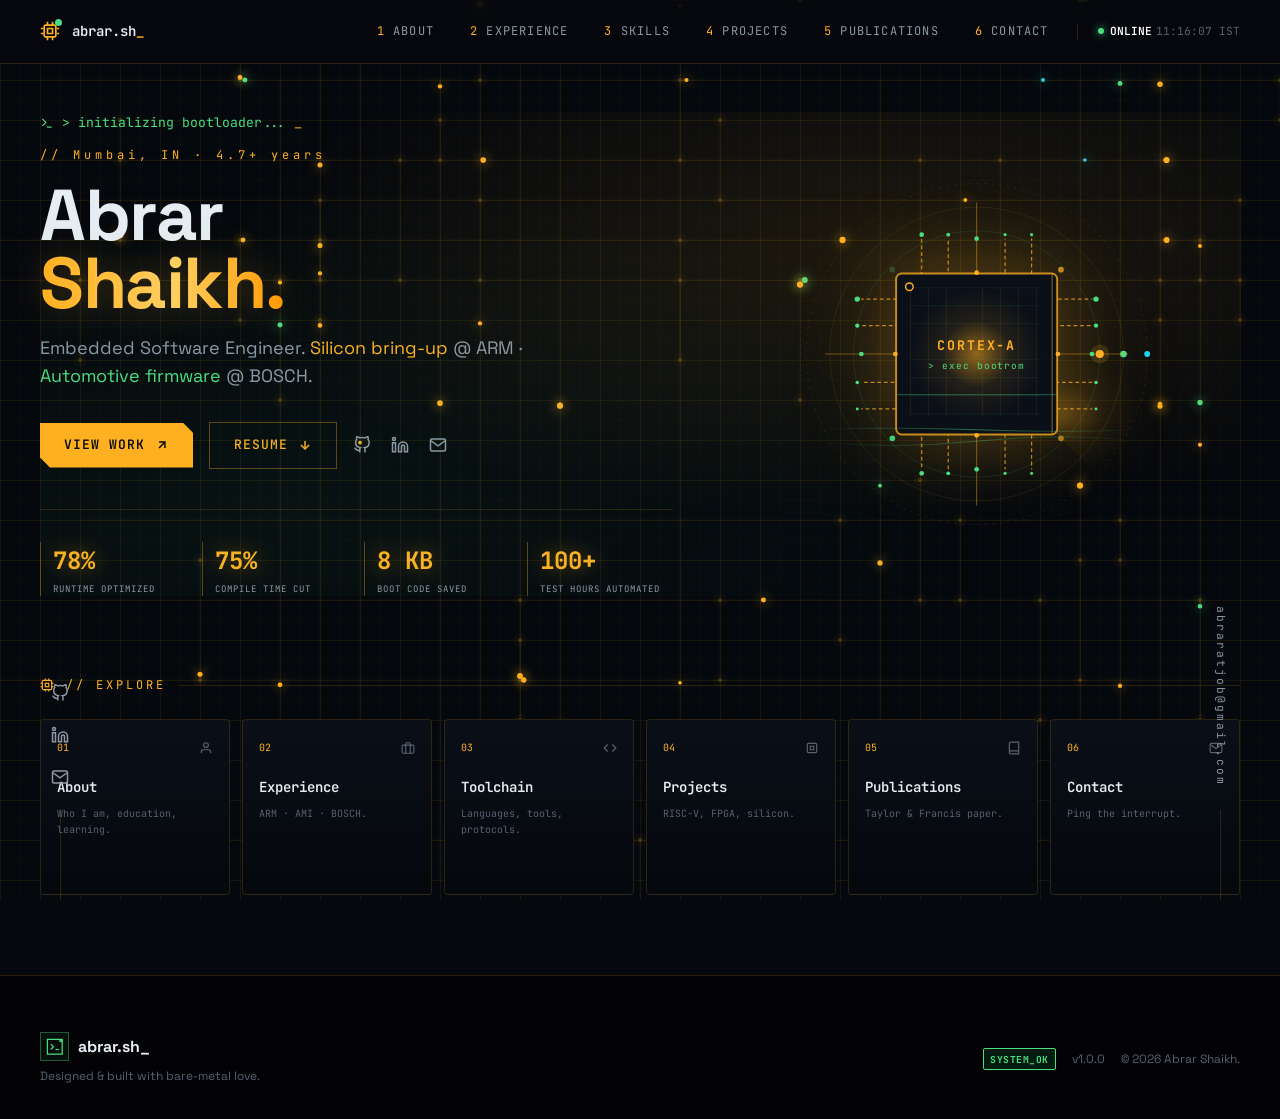
==== commit 7845c7dc: "Add GitHub repository link to README" ====
--- a/index.html
+++ b/index.html
@@ -124,7 +124,7 @@
                         <!-- Arrow ↗ SVG -->
                         <svg width="14" height="14" viewBox="0 0 24 24" fill="none" stroke="currentColor" stroke-width="2.5"><line x1="7" y1="17" x2="17" y2="7"></line><polyline points="7 7 17 7 17 17"></polyline></svg>
                     </a>
-                    <a href="#" class="btn-outline-gold">
+                    <a href="resume.pdf" class="btn-outline-gold" target="_blank" rel="noopener noreferrer">
                         RESUME
                         <!-- Arrow ↴ SVG -->
                         <svg width="14" height="14" viewBox="0 0 24 24" fill="none" stroke="currentColor" stroke-width="2.5"><line x1="12" y1="5" x2="12" y2="19"></line><polyline points="19 12 12 19 5 12"></polyline></svg>
@@ -165,10 +165,6 @@
 
             <!-- Semiconductor SVG Chip Visual (Orbiting packets, radar sweep, animated bus) -->
             <div class="hero-right" style="display: flex; flex-direction: column; align-items: center;" id="chip-container">
-                <div class="live-logs-container" id="live-logs-box">
-                    <!-- populated by app.js -->
-                </div>
-
                 <div class="chip-visualizer-container" id="chip-wrap-b" style="animation: floatChip 6s ease-in-out infinite;">
                     <svg
                         id="chip-svg-b"
@@ -218,6 +214,44 @@
                         <rect x="105" y="105" width="170" height="170" fill="#0a0f18" stroke="#ffb020" stroke-width="2" rx="6">
                             <animate attributeName="stroke-opacity" values="0.6;1;0.6" dur="2s" repeatCount="indefinite"/>
                         </rect>
+
+                        <!-- Animated signal pins -->
+                        <g fill="none" stroke="#ffb020" stroke-width="1.3" opacity="0.72" stroke-dasharray="4 3">
+                            <path d="M105 132H68"><animate attributeName="stroke-dashoffset" values="0;-14" dur="1.1s" repeatCount="indefinite"/></path>
+                            <path d="M105 160H68"><animate attributeName="stroke-dashoffset" values="0;-14" dur="1.25s" repeatCount="indefinite"/></path>
+                            <path d="M105 220H68"><animate attributeName="stroke-dashoffset" values="0;-14" dur="1.4s" repeatCount="indefinite"/></path>
+                            <path d="M105 248H68"><animate attributeName="stroke-dashoffset" values="0;-14" dur="1.55s" repeatCount="indefinite"/></path>
+                            <path d="M275 132H312"><animate attributeName="stroke-dashoffset" values="0;14" dur="1.1s" repeatCount="indefinite"/></path>
+                            <path d="M275 160H312"><animate attributeName="stroke-dashoffset" values="0;14" dur="1.25s" repeatCount="indefinite"/></path>
+                            <path d="M275 220H312"><animate attributeName="stroke-dashoffset" values="0;14" dur="1.4s" repeatCount="indefinite"/></path>
+                            <path d="M275 248H312"><animate attributeName="stroke-dashoffset" values="0;14" dur="1.55s" repeatCount="indefinite"/></path>
+                            <path d="M132 105V68"><animate attributeName="stroke-dashoffset" values="0;-14" dur="1.2s" repeatCount="indefinite"/></path>
+                            <path d="M160 105V68"><animate attributeName="stroke-dashoffset" values="0;-14" dur="1.35s" repeatCount="indefinite"/></path>
+                            <path d="M220 105V68"><animate attributeName="stroke-dashoffset" values="0;-14" dur="1.5s" repeatCount="indefinite"/></path>
+                            <path d="M248 105V68"><animate attributeName="stroke-dashoffset" values="0;-14" dur="1.65s" repeatCount="indefinite"/></path>
+                            <path d="M132 275V312"><animate attributeName="stroke-dashoffset" values="0;14" dur="1.2s" repeatCount="indefinite"/></path>
+                            <path d="M160 275V312"><animate attributeName="stroke-dashoffset" values="0;14" dur="1.35s" repeatCount="indefinite"/></path>
+                            <path d="M220 275V312"><animate attributeName="stroke-dashoffset" values="0;14" dur="1.5s" repeatCount="indefinite"/></path>
+                            <path d="M248 275V312"><animate attributeName="stroke-dashoffset" values="0;14" dur="1.65s" repeatCount="indefinite"/></path>
+                        </g>
+                        <g fill="#4ade80">
+                            <circle cx="64" cy="132" r="2"><animate attributeName="r" values="1.5;3;1.5" dur="1.1s" repeatCount="indefinite"/></circle>
+                            <circle cx="64" cy="160" r="2"><animate attributeName="r" values="1.5;3;1.5" dur="1.25s" repeatCount="indefinite"/></circle>
+                            <circle cx="64" cy="220" r="2"><animate attributeName="r" values="1.5;3;1.5" dur="1.4s" repeatCount="indefinite"/></circle>
+                            <circle cx="64" cy="248" r="2"><animate attributeName="r" values="1.5;3;1.5" dur="1.55s" repeatCount="indefinite"/></circle>
+                            <circle cx="316" cy="132" r="2"><animate attributeName="r" values="1.5;3;1.5" dur="1.1s" repeatCount="indefinite"/></circle>
+                            <circle cx="316" cy="160" r="2"><animate attributeName="r" values="1.5;3;1.5" dur="1.25s" repeatCount="indefinite"/></circle>
+                            <circle cx="316" cy="220" r="2"><animate attributeName="r" values="1.5;3;1.5" dur="1.4s" repeatCount="indefinite"/></circle>
+                            <circle cx="316" cy="248" r="2"><animate attributeName="r" values="1.5;3;1.5" dur="1.55s" repeatCount="indefinite"/></circle>
+                            <circle cx="132" cy="64" r="2"><animate attributeName="r" values="1.5;3;1.5" dur="1.2s" repeatCount="indefinite"/></circle>
+                            <circle cx="160" cy="64" r="2"><animate attributeName="r" values="1.5;3;1.5" dur="1.35s" repeatCount="indefinite"/></circle>
+                            <circle cx="220" cy="64" r="2"><animate attributeName="r" values="1.5;3;1.5" dur="1.5s" repeatCount="indefinite"/></circle>
+                            <circle cx="248" cy="64" r="2"><animate attributeName="r" values="1.5;3;1.5" dur="1.65s" repeatCount="indefinite"/></circle>
+                            <circle cx="132" cy="316" r="2"><animate attributeName="r" values="1.5;3;1.5" dur="1.2s" repeatCount="indefinite"/></circle>
+                            <circle cx="160" cy="316" r="2"><animate attributeName="r" values="1.5;3;1.5" dur="1.35s" repeatCount="indefinite"/></circle>
+                            <circle cx="220" cy="316" r="2"><animate attributeName="r" values="1.5;3;1.5" dur="1.5s" repeatCount="indefinite"/></circle>
+                            <circle cx="248" cy="316" r="2"><animate attributeName="r" values="1.5;3;1.5" dur="1.65s" repeatCount="indefinite"/></circle>
+                        </g>
 
                         <!-- Radial die glow inside -->
                         <circle cx="190" cy="190" r="70" fill="url(#dieGlow)" opacity="0.6">
@@ -377,7 +411,17 @@
     <footer class="site-footer">
         <div class="container footer-container">
             <div>
-                <span class="footer-logo">abrar.sh_</span>
+                <div class="footer-brand">
+                    <span class="footer-shell-mark" aria-hidden="true">
+                        <svg viewBox="0 0 32 32" fill="none" stroke="currentColor" stroke-width="1.8">
+                            <path class="shell-frame" d="M5 5h22v22H5z"></path>
+                            <path class="shell-prompt" d="m10 12 4 4-4 4"></path>
+                            <path class="shell-cursor" d="M17 20h5"></path>
+                            <circle class="shell-signal" cx="25" cy="7" r="1.5"></circle>
+                        </svg>
+                    </span>
+                    <span class="footer-logo">abrar.sh_</span>
+                </div>
                 <p style="margin-top: 0.25rem;">Designed & built with bare-metal love.</p>
             </div>
             <div class="footer-status-group">
@@ -392,4 +436,3 @@
     <script src="app.js"></script>
 </body>
 </html>
-
--- a/styles.css
+++ b/styles.css
@@ -422,6 +422,10 @@
         grid-template-columns: 1fr;
         gap: 3rem;
     }
+
+    .hero-layout > * {
+        min-width: 0;
+    }
 }
 
 .boot-loader-line {
@@ -484,6 +488,25 @@
     margin-bottom: 2.5rem;
 }
 
+@media (max-width: 768px) {
+    .hero-left {
+        width: 100%;
+        max-width: calc(100vw - 3rem);
+    }
+
+    .cta-group {
+        flex-wrap: wrap;
+    }
+
+    .hero-socials {
+        flex-basis: 100%;
+    }
+
+    .profile-subtext {
+        overflow-wrap: anywhere;
+    }
+}
+
 .btn-solid-gold {
     background-color: var(--accent-gold);
     color: var(--bg-primary);
@@ -555,15 +578,6 @@
 }
 
 /* Landing metrics grid */
-.metrics-row {
-    display: flex;
-    gap: 2rem;
-    margin-top: 3.5rem;
-    border-top: 1px solid var(--border-color);
-    padding-top: 2rem;
-    flex-wrap: wrap;
-}
-
 .metric-item {
     flex: 1;
     min-width: 110px;
@@ -573,9 +587,10 @@
     font-family: var(--font-mono);
     font-size: 1.5rem;
     font-weight: 700;
-    color: var(--accent-gold);
+    color: var(--accent-amber);
     margin-bottom: 0.25rem;
     display: block;
+    text-shadow: 0 0 20px rgba(255, 176, 32, 0.45), 0 0 40px rgba(255, 176, 32, 0.18);
 }
 
 .metric-label {
@@ -596,11 +611,6 @@
     align-items: center;
     justify-content: center;
     position: relative;
-}
-
-#chip-canvas {
-    width: 100%;
-    height: 100%;
 }
 
 /* Explore Card Deck Section */
@@ -1832,6 +1842,89 @@
     color: var(--text-primary);
 }
 
+.footer-brand {
+    display: inline-flex;
+    align-items: center;
+    gap: 0.55rem;
+}
+
+.footer-shell-mark {
+    width: 1.8rem;
+    height: 1.8rem;
+    display: inline-grid;
+    place-items: center;
+    color: var(--accent-green);
+    border: 1px solid rgba(74, 222, 128, 0.38);
+    background: rgba(74, 222, 128, 0.04);
+    box-shadow: inset 0 0 0.75rem rgba(74, 222, 128, 0.06);
+    transition: color 0.25s ease, border-color 0.25s ease, background-color 0.25s ease, box-shadow 0.25s ease, transform 0.25s ease;
+}
+
+.footer-shell-mark svg {
+    width: 1.35rem;
+    height: 1.35rem;
+    overflow: visible;
+}
+
+.footer-shell-mark .shell-frame,
+.footer-shell-mark .shell-prompt,
+.footer-shell-mark .shell-cursor,
+.footer-shell-mark .shell-signal {
+    transform-box: fill-box;
+    transform-origin: center;
+}
+
+.footer-shell-mark:hover {
+    color: var(--accent-amber);
+    border-color: var(--accent-amber);
+    background-color: rgba(255, 176, 32, 0.1);
+    box-shadow: 0 0 1.1rem rgba(255, 176, 32, 0.28), inset 0 0 0.75rem rgba(255, 176, 32, 0.14);
+    transform: translateY(-2px) rotate(-4deg);
+}
+
+.footer-shell-mark:hover .shell-frame {
+    animation: shell-frame-pulse 0.85s ease-in-out infinite alternate;
+}
+
+.footer-shell-mark:hover .shell-prompt {
+    animation: shell-prompt-nudge 0.5s ease-in-out infinite alternate;
+}
+
+.footer-shell-mark:hover .shell-cursor {
+    animation: shell-cursor-blink 0.45s steps(2, end) infinite;
+}
+
+.footer-shell-mark:hover .shell-signal {
+    animation: shell-signal-ping 0.8s ease-out infinite;
+}
+
+@keyframes shell-frame-pulse {
+    to { transform: scale(1.08); }
+}
+
+@keyframes shell-prompt-nudge {
+    to { transform: translateX(2px); }
+}
+
+@keyframes shell-cursor-blink {
+    50% { opacity: 0.15; }
+}
+
+@keyframes shell-signal-ping {
+    to { transform: scale(2.2); opacity: 0; }
+}
+
+@media (prefers-reduced-motion: reduce) {
+    .footer-shell-mark,
+    .footer-shell-mark:hover .shell-frame,
+    .footer-shell-mark:hover .shell-prompt,
+    .footer-shell-mark:hover .shell-cursor,
+    .footer-shell-mark:hover .shell-signal {
+        animation: none;
+        transform: none;
+    }
+}
+
 .footer-logo .highlight {
     color: var(--accent-gold);
 }
@@ -1921,90 +2014,13 @@
 .back-link:hover .back-icon {
     transform: translateX(-4px);
 }
-
-/* CPU Visualizer & Console */
-.cpu-console-buttons {
-    display: flex;
-    justify-content: center;
-    gap: 0.5rem;
-    margin-top: 1rem;
-    background-color: rgba(12, 13, 18, 0.5);
-    border: 1px solid var(--border-color);
-    border-radius: 4px;
-    padding: 0.25rem;
-    width: fit-content;
-    margin-left: auto;
-    margin-right: auto;
-}
-.btn-cpu-toggle {
-    background: transparent;
-    border: none;
-    color: var(--text-secondary);
-    font-family: var(--font-mono);
-    font-size: 0.7rem;
-    padding: 0.5rem 1rem;
-    cursor: pointer;
-    border-radius: 3px;
-    transition: all var(--transition-speed);
-    text-transform: uppercase;
-    letter-spacing: 0.5px;
-}
-.btn-cpu-toggle.active {
-    background-color: var(--accent-gold);
-    color: #030305;
-    font-weight: 700;
-}
-.btn-cpu-toggle:hover:not(.active) {
-    color: var(--accent-gold);
-    background-color: rgba(255, 176, 0, 0.05);
-}
-.cpu-mode-desc {
-    margin-left: auto;
-    margin-right: auto;
-    margin-top: 0.5rem;
-    font-family: var(--font-mono);
-    font-size: 0.65rem;
-    color: var(--text-muted);
-    text-align: center;
-    letter-spacing: 0.5px;
-}
-.live-logs-container {
-    background-color: rgba(3, 3, 5, 0.85);
-    border: 1px solid var(--border-color);
-    border-radius: 4px;
-    width: 100%;
-    margin-bottom: 1rem;
-    font-family: var(--font-mono);
-    font-size: 0.7rem;
-    overflow: hidden;
-    height: 72px;
-    display: none;
-    flex-direction: column;
-    justify-content: flex-end;
-    padding: 0.5rem;
-    box-sizing: border-box;
-    box-shadow: inset 0 0 10px rgba(0,0,0,0.8);
-}
-.live-logs-container.active {
-    display: flex;
-}
-.log-line {
-    line-height: 1.3;
-    opacity: 0;
-    transform: translateY(5px);
-    animation: log-fade-in 0.2s forwards ease-out;
-}
-.log-line.ok {
+.back-home-icon {
     color: var(--accent-green);
-}
-.log-line.warn {
-    color: var(--accent-gold);
-}
-@keyframes log-fade-in {
-    to {
-        opacity: 1;
-        transform: translateY(0);
-    }
+    transition: color var(--transition-speed) ease, transform var(--transition-speed) ease;
+}
+.back-link:hover .back-home-icon {
+    color: var(--accent-gold);
+    transform: translateY(-2px) scale(1.08);
 }
 
 /* Terminal Panel */
@@ -2066,12 +2082,153 @@
     border-left: 2px solid var(--accent-gold);
 }
 
+.about-terminal {
+    max-width: 920px;
+    margin: 0 auto 2.5rem;
+    border-color: rgba(255, 176, 32, 0.22);
+    border-radius: 0;
+    background:
+        linear-gradient(rgba(5, 9, 15, 0.94), rgba(5, 9, 15, 0.98)),
+        repeating-linear-gradient(0deg, transparent 0 25px, rgba(74, 222, 128, 0.025) 26px);
+    box-shadow: 0 1.25rem 3.5rem rgba(0, 0, 0, 0.34);
+}
+
+.about-terminal-header {
+    min-height: 2.6rem;
+    padding: 0.55rem 1.5rem;
+    background: rgba(7, 12, 19, 0.96);
+}
+
+.terminal-context {
+    font-family: var(--font-mono);
+    font-size: 0.74rem;
+    color: var(--accent-amber);
+}
+
+.terminal-shell-prompt,
+.about-card-shell {
+    color: var(--accent-green);
+    font-weight: 700;
+    letter-spacing: -0.08em;
+}
+
+.about-terminal-header .terminal-buttons {
+    margin-left: auto;
+}
+
+.about-terminal-body {
+    padding: 1.5rem 2rem 1.35rem;
+    font-family: var(--font-heading);
+    font-size: 1rem;
+    line-height: 1.7;
+}
+
+.about-terminal .terminal-line {
+    margin-bottom: 1.25rem;
+}
+
+.about-terminal .terminal-line.prompt {
+    font-family: var(--font-mono);
+    font-size: 0.84rem;
+    color: var(--accent-green);
+}
+
+.about-terminal-lead {
+    max-width: 740px;
+    padding: 0 0 0 0.85rem;
+    border-left: 2px solid var(--accent-amber);
+    color: var(--text-primary);
+    font-size: 1.08rem;
+    font-weight: 500;
+    line-height: 1.65;
+}
+
+.about-terminal-copy {
+    max-width: 780px;
+    color: #a8b7c8;
+}
+
+.about-terminal-copy p {
+    margin: 0 0 1rem;
+}
+
+.about-terminal-copy strong {
+    color: var(--accent-amber);
+    font-weight: 600;
+}
+
+.about-terminal-status {
+    display: flex;
+    flex-wrap: wrap;
+    gap: 0.55rem;
+    align-items: center;
+    margin-top: 1.75rem;
+    padding-top: 1.15rem;
+    border-top: 1px solid rgba(255, 176, 32, 0.2);
+    font-family: var(--font-mono);
+    font-size: 0.72rem;
+}
+
+.about-status-item,
+.about-availability {
+    display: inline-flex;
+    align-items: center;
+    gap: 0.35rem;
+    padding: 0.22rem 0.42rem;
+    color: var(--accent-amber);
+    background: rgba(255, 176, 32, 0.08);
+}
+
+.about-status-item svg {
+    width: 0.85rem;
+    height: 0.85rem;
+}
+
+.about-availability {
+    color: var(--accent-green);
+    background: rgba(74, 222, 128, 0.08);
+}
+
+.about-availability > span {
+    width: 0.5rem;
+    height: 0.5rem;
+    border-radius: 50%;
+    background: var(--accent-green);
+    box-shadow: 0 0 0.55rem rgba(74, 222, 128, 0.8);
+    animation: about-status-pulse 1.8s ease-in-out infinite;
+}
+
+@keyframes about-status-pulse {
+    50% { opacity: 0.38; transform: scale(0.75); }
+}
+
+@media (max-width: 768px) {
+    .about-terminal-body {
+        padding: 1.2rem;
+    }
+
+    .about-terminal-header {
+        padding: 0.55rem 1rem;
+    }
+
+    .about-terminal-lead {
+        font-size: 1rem;
+    }
+}
+
+@media (prefers-reduced-motion: reduce) {
+    .about-availability > span {
+        animation: none;
+    }
+}
+
 /* About Grid */
 .about-grid {
     display: grid;
-    grid-template-columns: 1fr 1fr;
+    grid-template-columns: repeat(2, minmax(0, 1fr));
     gap: 1.5rem;
     margin-top: 2rem;
+    align-items: stretch;
 }
 @media (max-width: 768px) {
     .about-grid {
@@ -2079,62 +2236,155 @@
     }
 }
 .about-card {
-    background-color: var(--bg-card);
-    border: 1px solid var(--border-color);
-    border-radius: 4px;
+    position: relative;
+    overflow: hidden;
+    min-height: 13rem;
     padding: 1.5rem;
-    transition: border-color var(--transition-speed), background-color var(--transition-speed);
-}
+    border: 1px solid rgba(255, 176, 32, 0.23);
+    border-radius: 0;
+    background:
+        linear-gradient(135deg, rgba(10, 15, 24, 0.98), rgba(5, 8, 13, 0.98)),
+        var(--bg-card);
+    box-shadow: inset 0 0 1.5rem rgba(0, 0, 0, 0.2);
+    transition: transform 0.3s cubic-bezier(0.22, 1, 0.36, 1), border-color 0.25s ease, box-shadow 0.3s ease;
+}
+
+.about-card::after {
+    position: absolute;
+    inset: 0;
+    content: '';
+    pointer-events: none;
+    background: linear-gradient(115deg, transparent 38%, rgba(255, 176, 32, 0.11) 50%, transparent 62%);
+    transform: translateX(-130%);
+}
+
 .about-card:hover {
     border-color: var(--accent-gold);
-    background-color: var(--bg-card-hover);
-}
+    box-shadow: 0 0.85rem 2rem rgba(0, 0, 0, 0.3), 0 0 1.25rem rgba(255, 176, 32, 0.1);
+    transform: translateY(-5px);
+}
+
+.about-card:hover::after {
+    animation: about-card-scan 0.8s ease-out;
+}
+
 .about-card-title {
-    font-family: var(--font-mono);
-    font-size: 0.95rem;
-    color: var(--accent-gold);
-    margin-bottom: 1.25rem;
-    border-bottom: 1px solid rgba(255, 176, 0, 0.08);
-    padding-bottom: 0.5rem;
+    display: flex;
+    align-items: center;
+    gap: 0.55rem;
+    font-family: var(--font-mono);
+    font-size: 0.78rem;
+    font-weight: 700;
+    color: var(--accent-gold);
+    letter-spacing: 0.2em;
+    text-transform: uppercase;
+    margin-bottom: 1.35rem;
+}
+
+.about-card-heading-icon {
+    width: 0.95rem;
+    height: 0.95rem;
+    flex: 0 0 auto;
+    color: var(--accent-gold);
+    transition: transform 0.3s ease, color 0.3s ease;
+}
+
+.about-card:hover .about-card-heading-icon {
+    color: var(--accent-green);
+    transform: rotate(-10deg) scale(1.15);
 }
 .edu-item {
     display: flex;
     flex-direction: column;
-    gap: 0.35rem;
+    gap: 0.3rem;
 }
 .edu-degree {
     font-size: 1rem;
     font-weight: 600;
     color: var(--text-primary);
+    line-height: 1.45;
 }
 .edu-university {
-    color: var(--accent-gold);
-    font-size: 0.85rem;
+    color: #86a4bf;
+    font-size: 0.8rem;
     font-weight: 500;
 }
 .edu-meta {
-    font-family: var(--font-mono);
-    font-size: 0.75rem;
-    color: var(--text-muted);
+    display: flex;
+    flex-wrap: wrap;
+    gap: 0.65rem;
+    font-family: var(--font-mono);
+    font-size: 0.68rem;
+    color: #627992;
+    letter-spacing: 0.03em;
+}
+.edu-score {
+    color: var(--accent-green);
 }
 .learning-list {
     list-style: none;
     display: flex;
     flex-direction: column;
-    gap: 0.75rem;
+    gap: 1rem;
 }
 .learning-list li {
     display: flex;
     align-items: flex-start;
     gap: 0.5rem;
+    transition: transform 0.25s ease;
 }
 .learning-list .list-bullet {
     color: var(--accent-gold);
     font-family: var(--font-mono);
+    font-size: 1rem;
+    line-height: 1.2;
+    transition: color 0.25s ease, transform 0.25s ease;
 }
 .learning-list .list-text {
-    font-size: 0.85rem;
-    color: var(--text-secondary);
+    font-size: 0.88rem;
+    color: #86a4bf;
+    line-height: 1.4;
+}
+.learning-list .list-text strong {
+    display: block;
+    color: var(--text-primary);
+    font-weight: 600;
+}
+.learning-list .list-text small {
+    display: block;
+    color: #627992;
+    font-family: var(--font-mono);
+    font-size: 0.66rem;
+    letter-spacing: 0.03em;
+}
+.about-card:hover .learning-list li {
+    transform: translateX(4px);
+}
+.about-card:hover .learning-list li:nth-child(2) {
+    transition-delay: 0.05s;
+}
+.about-card:hover .learning-list li:nth-child(3) {
+    transition-delay: 0.1s;
+}
+.about-card:hover .list-bullet {
+    color: var(--accent-green);
+    transform: translateX(2px);
+}
+
+@keyframes about-card-scan {
+    to { transform: translateX(130%); }
+}
+
+@media (prefers-reduced-motion: reduce) {
+    .about-card,
+    .about-card::after,
+    .about-card-heading-icon,
+    .learning-list li,
+    .learning-list .list-bullet {
+        animation: none;
+        transition: none;
+    }
+}
 }
 
 /* Interactive Experience layout */
@@ -2411,6 +2661,67 @@
     opacity: 1;
 }
 
+@media (hover: hover) and (pointer: fine) {
+    .explore-grid {
+        isolation: isolate;
+    }
+
+    .explore-card {
+        transform-origin: center bottom;
+        transition: transform 0.32s cubic-bezier(0.22, 1, 0.36, 1), border-color 0.24s ease, background-color 0.24s ease, box-shadow 0.32s ease, opacity 0.24s ease, filter 0.24s ease;
+    }
+
+    .explore-grid:has(.explore-card:hover) .explore-card:not(:hover) {
+        opacity: 0.5;
+        filter: saturate(0.65);
+        transform: scale(0.965);
+    }
+
+    .explore-card:hover {
+        z-index: 1;
+        background:
+            radial-gradient(circle at 85% 12%, rgba(255, 176, 32, 0.16), transparent 42%),
+            var(--bg-card-hover);
+        border-color: var(--accent-amber);
+        box-shadow: 0 0.8rem 2rem rgba(0, 0, 0, 0.34), 0 0 1.5rem rgba(255, 176, 32, 0.14);
+        transform: translateY(-8px) scale(1.035);
+    }
+
+    .explore-card:hover .card-icon {
+        color: var(--accent-amber);
+        filter: drop-shadow(0 0 0.45rem rgba(255, 176, 32, 0.55));
+        transform: rotate(-8deg) scale(1.18);
+    }
+
+    .explore-card .card-icon,
+    .explore-card .card-num,
+    .explore-card .card-title,
+    .explore-card .card-desc,
+    .explore-card .card-enter-hint {
+        transition: color 0.24s ease, filter 0.24s ease, transform 0.32s cubic-bezier(0.22, 1, 0.36, 1), opacity 0.24s ease;
+    }
+
+    .explore-card:hover .card-num,
+    .explore-card:hover .card-title {
+        color: var(--accent-amber);
+    }
+
+    .explore-card:hover .card-enter-hint {
+        transform: translateX(4px);
+    }
+}
+
+@media (prefers-reduced-motion: reduce) {
+    .explore-card,
+    .explore-card .card-icon,
+    .explore-card .card-num,
+    .explore-card .card-title,
+    .explore-card .card-desc,
+    .explore-card .card-enter-hint {
+        transition: none;
+    }
+}
+
 /* ── Explore section title: flex with separator line ── */
 .explore-title-row {
     display: flex;
@@ -2464,16 +2775,8 @@
 /* ── SVG chip visual (Option B) container ── */
 #chip-svg-b {
     width: 100%;
+    max-width: 100%;
     height: 100%;
-    display: none;
-}
-
-#chip-canvas.hidden,
-.chip-mode-b #chip-canvas {
-    display: none;
-}
-
-.chip-mode-b #chip-svg-b {
     display: block;
 }
 
@@ -2505,77 +2808,4 @@
 }
 
 /* ── Toggle button pill (chip mode A/B) ── */
-.cpu-toggle-pill {
-    display: inline-flex;
-    align-items: center;
-    gap: 0;
-    background: var(--bg-panel);
-    border: 1px solid var(--border-line);
-    border-radius: 4px;
-    padding: 3px;
-    margin-top: 1rem;
-}
-
-.btn-cpu-toggle {
-    font-family: var(--font-mono);
-    font-size: 0.68rem;
-    font-weight: 500;
-    letter-spacing: 0.05em;
-    text-transform: uppercase;
-    padding: 0.35rem 1rem;
-    border: none;
-    background: transparent;
-    color: var(--text-secondary);
-    cursor: pointer;
-    border-radius: 3px;
-    transition: all 0.18s;
-}
-
-.btn-cpu-toggle.active {
-    background: var(--accent-amber);
-    color: var(--bg-primary);
-    font-weight: 700;
-}
-
-.btn-cpu-toggle:not(.active):hover {
-    color: var(--accent-amber);
-}
-
-.cpu-mode-label {
-    font-family: var(--font-mono);
-    font-size: 0.6rem;
-    color: var(--text-muted);
-    padding: 0 0.6rem;
-}
-
 /* ── Live logs box ── */
-.live-logs-container {
-    width: 100%;
-    max-height: 0;
-    overflow: hidden;
-    opacity: 0;
-    transition: max-height 0.4s ease, opacity 0.4s ease;
-    margin-bottom: 0;
-    font-family: var(--font-mono);
-    font-size: 0.7rem;
-    background: rgba(4, 6, 12, 0.9);
-    border: 1px solid var(--border-line);
-    border-radius: 4px;
-}
-
-.live-logs-container.active {
-    max-height: 120px;
-    opacity: 1;
-    margin-bottom: 0.75rem;
-    padding: 0.6rem 0.75rem;
-    overflow-y: auto;
-}
-
-.log-line {
-    padding: 0.1rem 0;
-    line-height: 1.6;
-}
-
-.log-line.ok   { color: var(--accent-green); }
-.log-line.warn { color: var(--accent-amber); }
-.log-line.err  { color: var(--accent-red); }
